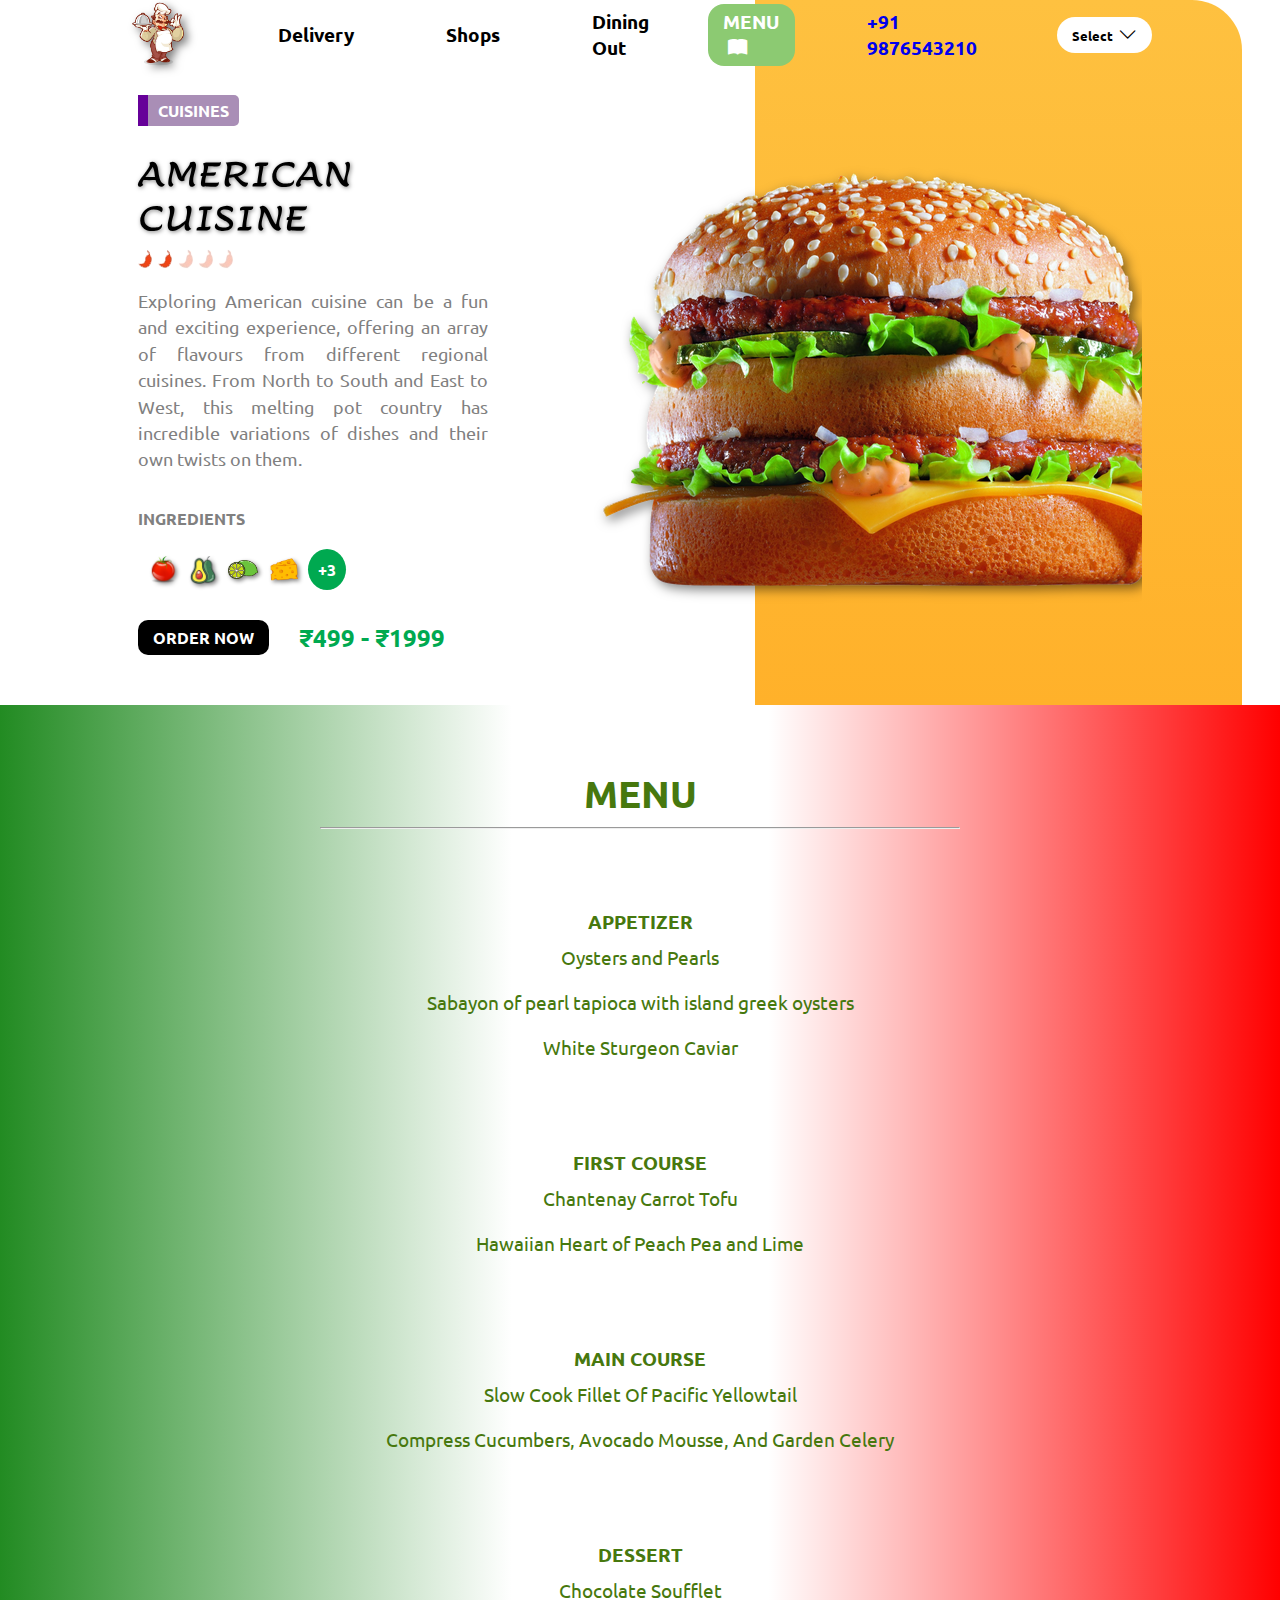
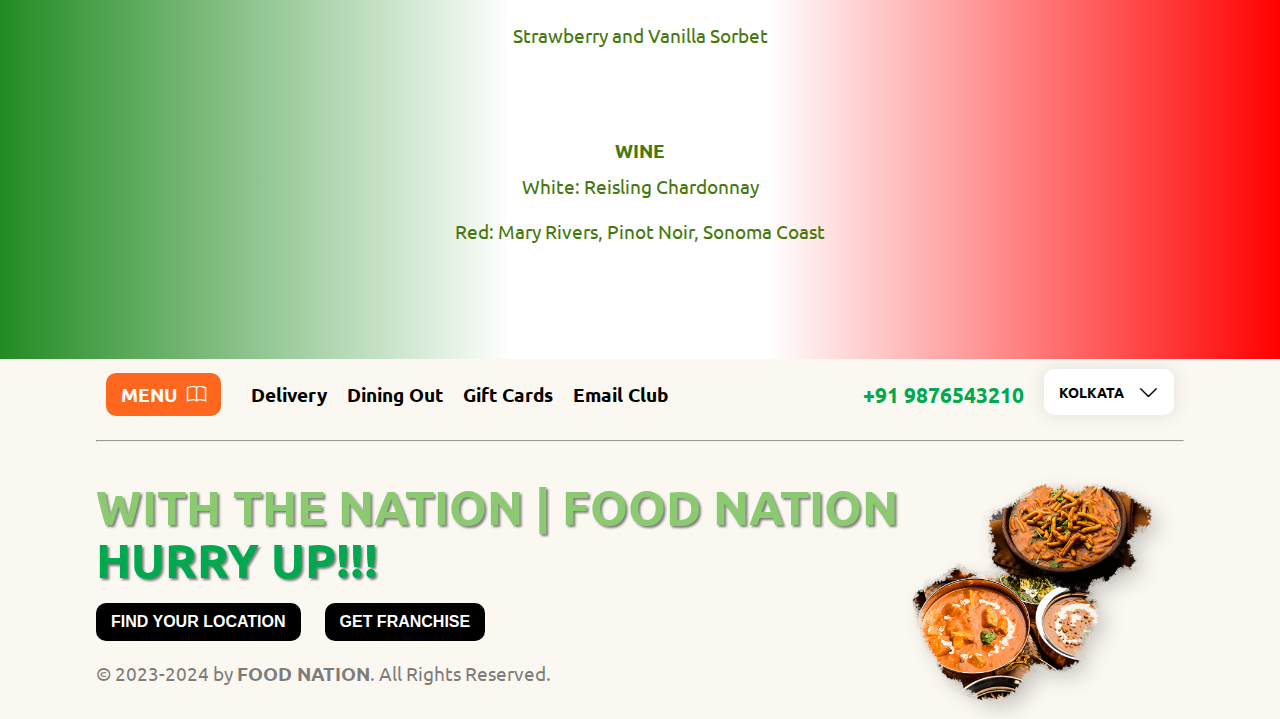
==== american_menu.html @ c25ea888 "Add files via upload" ====
<!DOCTYPE html>
<html lang="en">
<head>
    <meta charset="UTF-8">
    <meta name="viewport" content="width=device-width, initial-scale=1.0">
    <title>Food Nation</title>

    <!-- stylesheet link -->
    <link rel="stylesheet" href="style.css">
    <link rel="stylesheet" href="menuStyling.css">
    
    <!-- bootstrap icons link -->
    <link rel="stylesheet" href="https://cdn.jsdelivr.net/npm/bootstrap-icons@1.10.5/font/bootstrap-icons.css">

    <style>
        .menu_container{
        padding-block: 50px 100px;
        position: relative;
        color: #47780e;
        background: 
            linear-gradient(
                90deg,
                forestgreen,
                transparent 40%
            ), 
            linear-gradient(
                270deg,
                red,
                transparent 40%
            );
}
    </style>
</head>
<body>
    
    <header>
        <nav>

            <div class="logo_ul">
                <a href="/"><img src="home_page_logo.png" alt="Our logo"></a>
                <ul>
                    <li><a href="#">Delivery</a></li>
                    <li><a href="#">Shops</a></li>
                    <li><a href="#">Dining Out</a></li>
                    <li><a href="#">MENU <i class="bi bi-book-fill"></i></a></li>
                </ul>
            </div>

            <div class="contact_select">
                <li><a href="tel:9876543210">+91 9876543210</a></li>
                <li>
                    <h6>Select</h6>
                    <i class="bi bi-chevron-down"></i>
                </li>
            </div>

        </nav>

        <!-- Section starts -->
        <section>

            <div class="content">
                <h5>CUISINES</h5>
                <h1 class="title">AMERICAN CUISINE</h1>
                <div class="spicy_icon">
                    <img src="img/icon_1.png" alt="chilli">
                    <img src="img/icon_1.png" alt="chilli">
                    <img src="img/icon_2.png" alt="chilli">
                    <img src="img/icon_2.png" alt="chilli">
                    <img src="img/icon_2.png" alt="chilli">
                </div>
                <p class="description">Exploring American cuisine can be a fun and exciting experience, offering an array of flavours from different regional cuisines. From North to South and East to West, this melting pot country has incredible variations of dishes and their own twists on them.</p>
                
                <h6>INGREDIENTS</h6>
                <div class="img_box">
                    <img src="img/tomato_logo.png" alt="tomato_logo">
                    <img src="img/avocado_logo.png" alt="avocado_logo">
                    <img src="img/lime_logo.png" alt="lime_logo">
                    <img src="img/cheese_logo.png" alt="cheese_logo">
                    <h6>+3</h6>
                </div>
                <div class="order_rate">
                    <a href="">ORDER NOW</a>
                    <h2 class="price">&#x20B9;499 - &#x20B9;1999</h2>
                </div>
            </div>
            <div class="img_box">
                <div class="images">
                    <img 
                        class="main_images" 
                        src="img/american_cuisine.png" 
                        alt="American Cuisine"
                        style="width: 65em;"
                    />
                </div>
            </div>

        </section>
        <!-- Section ends -->
    </header>

    <div class="menu_container" style="font-family: ubuntu;">
        <div class="menu_items">
          <div class="dishes">
            <h1>Menu</h1>
            <hr>
          </div>
        </div>
        <div class="menu_items">
          <div class="dishes">
            <h4 class="menu_title">Appetizer</h4>
            <p >Oysters and Pearls</p>
            <p >Sabayon of pearl tapioca with island greek oysters</p>
            <p >White Sturgeon Caviar</p>
          </div>
        </div>
        <div class="menu_items">
          <div class="dishes">
            <h4 class="menu_title">First Course</h4>
            <p >Chantenay Carrot Tofu</p>
            <p >Hawaiian Heart of Peach Pea and Lime</p>
          </div>
        </div>
        <div class="menu_items">
          <div class="dishes">
            <h4 class="menu_title">Main Course</h4>
            <p >Slow Cook Fillet Of Pacific Yellowtail</p>
            <p >Compress Cucumbers, Avocado Mousse, And Garden Celery</p>
          </div>
        </div>
        <div class="menu_items">
          <div class="dishes">
            <h4 class="menu_title">Dessert</h4>
            <p >Chocolate Soufflet</p>
            <p >Strawberry and Vanilla Sorbet</p>
          </div>
        </div>
        <div class="menu_items">
          <div class="dishes">
            <h4 class="menu_title">Wine</h4>
            <p >White: Reisling Chardonnay</p>
            <p >Red: Mary Rivers, Pinot Noir, Sonoma Coast</p>
          </div>
        </div>
      </div>

    <footer>

        <nav>
            <ul>
                <li><a href="#">MENU<i class="bi bi-book"></i></a></li>
                <li><a href="#">Delivery</a></li>
                <li><a href="#">Dining Out</a></li>
                <li><a href="#">Gift Cards</a></li>
                <li><a href="#">Email Club</a></li>
            </ul>
            <ul>
                <li><a href="tel:9876543210">+91 9876543210</a></li>
                <li>
                    <h6>KOLKATA</h6>
                    <i class="bi bi-chevron-down"></i>
                </li>
            </ul>
        </nav>

        <hr>

        <div class="container">

            <h1>WITH THE NATION | FOOD NATION</h1>
            <h1>HURRY UP!!!</h1>
            <div class="button">
                <button>FIND YOUR LOCATION</button>
                <button>GET FRANCHISE</button>
            </div>
        </div>
        <img src="img/footer_food.png" alt="Footer Food Image">
        <p class="copyright">© 2023-2024 by <strong>FOOD NATION</strong>. All Rights Reserved.</p>
    
    </footer>

    <script src="app.js"></script>

</body>
</html>
---- style.css ----
@import url('https://fonts.googleapis.com/css2?family=Baloo+2&family=Ubuntu:wght@300;400;500;700&display=swap');
@import url('https://fonts.googleapis.com/css2?family=Baloo+2&family=Lumanosimo&family=Ubuntu:wght@300;400;500;700&display=swap');

*{
    margin: 0;
    padding: 0;
    box-sizing: border-box;
}

:root{
    --white: white;
    --list-hover-text-color: rgba(0, 0, 0, .2);
    --h6-order-rate-color: #00a950;
    --paragraph-color: rgba(0, 0, 0, 0.5);
    --list-font-size: 1.2rem;
    --list-font-weight: 600;
    --content-font-size: 1rem;
    --content-font-color: gray;
    --off-white-bg: #fbf8f2;
}

html {
    font-family: 'Ubuntu', sans-serif;
}

header {
    position: relative;
    width: 100%;
    height: auto;
    padding-bottom: 40px;
}

/* yellow card in the top right part of the screen */
header::before {
    content: '';
    position: absolute;
    width: 38%;
    height: 100%;
    right: 3%;
    background: linear-gradient(0deg, #ffb12a, #fec140);
    border-radius: 0 50px 0 0;
    z-index: -1;
}

header nav {
    margin: 0 auto;
    width: 80%;
    height: 70px;
    display: flex;
    align-items: center;
    justify-content: space-between;
}

header nav .logo_ul{
    display: flex;
    align-items: center;
}

/* gave dimensions to the chef img logo */
header nav .logo_ul img {
    filter: drop-shadow(4px 4px 4px var(--paragraph-color));
    width: 60px;
}

/* setting the display of ul as flex so as to align them in center */
header nav .logo_ul ul{
    display: flex;
    align-items: center;
    margin-left: 50px;
}

/* removing the bullets from the list items */
header nav .logo_ul ul li{
    list-style-type: none;
    padding: 1em 2.5em;
    margin-right: 12px;
}

/* removing the underline from anchor tags */
header nav .logo_ul ul li a{
    text-decoration: none;
    color: black;
    font-size: var(--list-font-size);
    font-weight: var(--list-font-weight);
    transition: .3s linear;
}

/* targeting the last element in the list */
header nav .logo_ul ul li:nth-last-child(1) {
    background: #8CCA72;
    border-radius: 1em;
    padding: 5px 15px;
}

/* targeting the anchor tag in the last element of the list */
header nav .logo_ul ul li:nth-last-child(1) a{
    color: var(--white);
}

/* gave margin to the MENU_icon */
header nav .logo_ul ul li:nth-last-child(1) a i{
    margin-left: 5px;
}

/* hover effect for anchor tags */
header nav .logo_ul ul li a:hover{
    color: var(--list-hover-text-color);
}

/* .contact_select styling starts here */
header nav .contact_select {
    display: flex;
    align-items: center;
}

/* accessing the list elements inside .contact_select class*/
header nav .contact_select li {
    display: flex;
    align-items: center;
    padding: .5em 2.5em;
    font-size: var(--list-font-size);
    font-weight: var(--list-font-weight);
}

/* removing the bullets from the list elements */
header nav .contact_select li a {
    margin-left: 12px;
    text-decoration: none;
}

/* targeting the 2nd element of the list */
header nav .contact_select li:nth-child(2) {
    display: flex;
    justify-content: space-between;
    font-size: var(--list-font-size);
    background: var(--white);
    border-radius: 1em;
    padding: 5px 15px;
    width: 100px;
    margin-left: 20px;
}

/* giving margin-left to the icon in the 2nd element */
header nav .contact_select li:nth-child(2) i {
    margin-left: 5px;
}

/* section styling starts here */
section{
    display: flex;
    width: 80%;
    margin: auto;
    margin-top: 20px;
}

/* styling for the chilli icons and ingredients images */
section .content, .img_box{
    position: relative;
    width: 40%;
    padding: 10px;
}

/* styling for only the ingredients images */
section .img_box{
    width: 60%;
}

/* styling for the cuisines box */
section .content h5 {
    display: unset;
    color: var(--white);
    background: #a98eb6;
    padding: 5px 10px;
    border-radius: 0 5px 5px 0;
    border-left: 10px solid #660099;
    font-size: var(--content-font-size);
}

/* styling for the mexican cuisine title-box */
section .content h1 {
    filter: drop-shadow(1px 1px 2px var(--paragraph-color));
    margin-block: 1em .25em; 
    font-family: 'Lumanosimo', cursive;
    letter-spacing: 3px;
}

/* styling for the chilli icons only*/
section .content .spicy_icon {
    margin-bottom: 1em;
}

/* styling for the cuisines description */
section .content p {
    text-align: justify;
    width: 350px;
    height: 200px;
    line-height: 1.5em;
    font-size: 1.1rem;
    color: var(--content-font-color);
}

/* styling for the ingredients heading */
section .content h6 {
    margin-top: 20px;
    color: var(--content-font-color);
    font-size: var(--content-font-size);
}

/* accessing the ingredients images box */
section .content .img_box {
    display: flex; 
    align-items: center; 
}

/* accessing the images in images box */
section .content .img_box img {
    width: 30px;
    margin-right: 10px;
    filter: drop-shadow(2px 2px 2px gray);
}

/* styling the +3 heading */
section .content .img_box h6 {
    background: var(--h6-order-rate-color);
    color: var(--white);
    border-radius: 50%;
    padding: 10px;
    position: relative;
    top: -10px;
}

/* accessing the order rate boxx */
section .content .order_rate {
    display: flex;
    align-items: center;
    margin-top: 10px;
}

/* styling the anchor tage in order rate boxx */
section .content .order_rate a {
    font-weight: var(--list-font-weight);
    background: #000;
    color: var(--white);
    border-radius: 10px;
    padding: 7px 15px;
    text-decoration: none;
    font-size: var(--content-font-size);
    transition: .3s linear;
}

/* adding a hover class over the anchor tag */
section .content .order_rate a:hover {
    background: var(--h6-order-rate-color);
} 

/* styling the price heading beside order rate boxx */
section .content .order_rate .price {
    margin-left: 30px;
    color: var(--h6-order-rate-color);
}

/* setting scroll properties of the food slider */
section .content .food_slider {
    margin-top: 30px;
    display: flex;
    align-items: center;
    width: 100%;
    overflow-x: auto;
    scroll-behavior: smooth;
    scrollbar-width:none; /* hiding the scroll-bar for firefox */
}

/* hiding the scroll-bar for chrome */
section .content .food_slider::-webkit-scrollbar {
    display: none;
}

/* styling each image within the food slider */
section .content .food_slider img {
    filter: drop-shadow(2px 2px 2px var(--paragraph-color));
    width: 60px;
    height: 60px;
    margin-right: 10px;
    cursor: pointer;
    opacity: .3;
    transition: .3s linear;
    object-fit: contain;
}

/* giving the 1st image in the slider a opacity-1 using pseudo-class */
section .content .food_slider img:nth-child(1) {
    opacity: 1;
    transform: scale(1.1);
}

/* adding hover effect over each image in the slider and also scaling them */
section .content .food_slider img:hover {
    opacity: 1;
    transform: scale(1.1);
}

/* setting scroll properties of the img_box */
section .img_box .images {
    width: 100%;
    display: flex;
    align-items: center;
    scroll-behavior: smooth;
    overflow-x: auto;
    margin-top: 50px;    
    scrollbar-width:none; /* hiding the scroll-bar for firefox */
}

/* hiding the scroll-bar for chrome */
section .img_box .images::-webkit-scrollbar {
    display: none;
}

/* styling each image withing the box */
section .img_box .images img {
    width: 20em;
    padding: 0 50px;
    filter: blur(1.5px);
    transition: .3s linear;
}

/* accessing the 1st element from the image box and styling it */
section .img_box .images img:nth-child(1) {
    width: 560px;
    filter: blur(0px) drop-shadow(4px 4px 6px var(--paragraph-color));
}

section .img_box .images img:last-child {
    margin-right: 400px;
}

/* styling the slider buttons */
section .img_box .slide_buttons {
    position: absolute;
    bottom: 10px;
    left: 21.5%;
    width: 14em;
    display: flex;
    align-items: center;
    justify-content: space-between;
}

/* styling the icons within the buttons */
section .img_box .slide_buttons i {
    font-size: 2em;
    background: #ff6b01;
    color: var(--white);
    border-radius: 50%;
    padding: 10px 12px;
    cursor: pointer;
    transition: .3s linear;
}
/* section styling ends here */

/* delivery section styling starts here */
.delivery {
    width: 100%;
    margin: auto;
    background: var(--off-white-bg);
    height: auto;
    padding: 40px 7%;
    display: flex;
    align-items: center;
}

/* styling the title of delivery class */
.delivery .container h1 {
    font-weight: bold;
    font-size: 2.5rem;
    line-height: 1.2em;
}

/* styling the paragraph in delivery class */
.delivery .container p {
    font-size: 1.1rem;
    color: var(--paragraph-color);
    line-height: 1.5em;
    margin: 15px 0;
}

/* styling the button in delivery class */
.delivery .container button {
    font-weight: var(--list-font-weight);
    background: var(--h6-order-rate-color);
    border-radius: 10px;
    padding: 9px 15px;
    color: var(--white);
    font-size: 1rem;
    border: none;
    outline: none;
    cursor: pointer;
    transition: .3s linear;
}

/* adding a hover effect over the button */
.delivery .container button:hover {
    background: black;
}

/* styling the delivery boy image */
.delivery img:nth-child(2) {
    width: 30em;
    transform: translateX(-120px) translateY(20px);
}

/* styling the food lover image */
.delivery img:nth-child(3) {
    width: 15em;
    transform: translateX(-120px) translateY(10px);
    filter: drop-shadow(2px 2px 10px rgba(0, 0, 0, 0.5));
}
/* delivery section styling ends here */

/* food_menu styling starts here */
.food_menu {
    width: 100%;
    display: flex;
    justify-content: space-between;
}

/* styling every food_box in the 1st row */
.food_menu .food_box{
    overflow: hidden;
    color: var(--white);
    position: relative;
    width: 30%;
    height: 450px;
    background: #006847;
    padding: 60px 50px;
    z-index: 2;
}

/* targeting the 2nd food_box in the 1st row*/
.food_menu .food_box:nth-child(2){
    width: 37%;
    background: #FF671F;
}

/* targeting the 3rd food_box in the 1st row*/
.food_menu .food_box:nth-child(3){
    width: 33%;
    background: #CD212A;
}

/* styling the food_box container */
.food_menu .food_box .container {
    position: relative;
    z-index: 2;
}

/* styling the heading within the food_box container */
.food_menu .food_box .container h1{
    filter: drop-shadow(2px 2px 2px var(--paragraph-color));
    font-family: 'Lumanosimo', cursive;
    letter-spacing: 3px;
    font-weight: var(--list-font-weight);
    margin-bottom: 10px;
}

/* styling the paragraph within the food_box container */
.food_menu .food_box .container p{
    filter: drop-shadow(2px 2px 2px var(--paragraph-color));
    line-height: 1.5em;
    margin-top: 10px;
}

/* styling the button within the food_box container */
.food_menu .food_box .container button{
    font-weight: var(--list-font-weight);
    letter-spacing: 3px;
    background: black;
    border-radius: 10px;
    padding: 9px 15px;
    color: var(--white);
    font-size: 1rem;
    border: none;
    outline: none;
    cursor: pointer;
    margin-top: 20px;
    transition: .3s linear;
}

/* targeting images of the food_box*/
.food_menu .food_box img {
    filter: drop-shadow(-15px 0px 4px var(--paragraph-color));
    position: absolute;
    left: 53%;
    top: -4%;
    width: 30em;
    z-index: -1;
}

/* targeting the image in the 2nd food_box in the 1st row*/
.food_menu .food_box:nth-child(2) img {
    position: absolute;
    left: 55%;
    top: 6%;
    width: 25em;
    z-index: -1;
}

/* targeting the image in the 3rd food_box in the 1st row*/
.food_menu .food_box:nth-child(3) img {
    position: absolute;
    left: 59%;
    top: 6%;
    width: 25em;
    z-index: -1;
}

/* styling every food_box in the 2nd row */
.food_menu2 .food_box {
    overflow: hidden;
    position: relative;
    width: 35%;
    height: 450px;
    background: #3c3b6e;
    padding: 30px 50px;
    /* padding: 60px 50px; */
    z-index: 2;
}

/* targeting the 2nd food_box in the 2nd row*/
.food_menu2 .food_box:nth-child(2) {
    width: 37%;
    background: #be0029;
}

/* targeting the 3rd food_box in the 2nd row*/
.food_menu2 .food_box:nth-child(3) {
    width: 28%;
    background: #2D2A4A;
}

/* targeting the image in the 2nd food_box in the 2nd row*/
.food_menu2 .food_box:nth-child(3) img{
    position: absolute;
    left: 50%;
    top: 3%;
    width: 30em;
    z-index: -1;
}
/* food_menu styling ends here */

/* footer styling starts here */
footer {
    overflow: hidden;
    width: 100%;
    height: auto;
    background: var(--off-white-bg);
    position: relative;
}

/* styling the nav bar in footer */
footer nav {
    width: 85%;
    margin: auto;
    display: flex;
    align-items: center;
    justify-content: space-between;
    padding-top: 10px;
}

/* stylig the unordered list within nav */
footer nav ul {
    display: flex;
    align-items: center;
    list-style-type: none;
}

/* styling the list elements */
footer nav ul li {
    margin: 5px 10px;
}

/* styling the anchor tag in the list */
footer nav ul li a {
    text-decoration: none;
    color: black;
    font-weight: var(--list-font-weight);
    font-size: var(--list-font-size);
    transition: .3s linear;
}

/* adding a hover effect over the anchor tag */
footer nav ul li a:hover{
    color: rgba(0, 0, 0, 0.6);
}

/* accessing the anchor tag of the 1st list item */
footer nav ul li:nth-child(1) a{
    background: #FF671F;
    color: var(--white);
    padding: 9px 15px;
    border-radius: 10px;
    cursor: pointer;
    font-size: 1.2rem;
    transition: .3s linear;
    margin-top: 10px;
    margin-right: 10px;
}

/* accessing the icon of the 1st list item */
footer nav ul li:nth-child(1) a i{
    margin-left: 10px;
}

/* accessing the anchor tag of the 2nd unordered list within the nav */
footer nav ul:nth-child(2) li a {
    all: unset;
    color: var(--h6-order-rate-color);
    font-weight: bold;
    font-size: 1.3rem;
}

/* accessing the anchor tag of the 2nd list item in the 2nd unordered list  */
footer nav ul:nth-child(2) li:nth-child(2) a {
    background: var(--white);
    color: black;
    padding: 9px 15px;
    border-radius: 10px;
    cursor: pointer;
    font-size: 1.2rem;
    transition: .3s linear;
    margin-top: 10px;
    margin-right: 10px;
}

/* accessing the 2nd list item in the 2nd unordered list  */
footer nav ul:nth-child(2) li:nth-child(2) {
    display: flex;
    align-items: center;
    justify-content: space-between;
    width: 130px;
    margin-top: 0;
    margin-right: 10px;
    padding: 9px 15px;
    border-radius: 10px;
    font-size: 1.3rem;
    background: var(--white);
    color: black;
    box-shadow: 0 0 20px rgba(0, 0, 0, .1);
    cursor: pointer;
    transition: .3s linear;
}

/* styling the hr tag in the footer */
footer hr {
    width: 85%;
    margin: auto;
    margin-top: 20px;
}

/* styling the .container div */
footer .container{
    width: 85%;
    margin: auto;
    margin-top: 40px;
}

/* styling the title in .container */
footer .container h1{
    filter: drop-shadow(2px 2px 1px var(--paragraph-color));
    margin-top: 5px;
    font-size: 3rem;
    font-weight: bold;
    line-height: 1em;
    color: #8CCA72;
}

/* styling the 2nd title in .container */
footer .container h1:nth-child(2) {
    color: var(--h6-order-rate-color);
}

/* styling the .button div */
footer .container .button {
    margin-top: 20px;
}

/* styling the buttons in .button */
footer .container .button button {
    margin-right: 20px;
    padding: 10px 15px;
    font-size: 1rem;
    border-radius: 10px;
    color: var(--white);
    background: black;
    font-weight: var(--list-font-weight);
    border: none;
    outline: none;
    cursor: pointer;
    transition: .3s linear;
}

/* adding a hover effect over the buttons */
footer .container .button button:hover {
    background: #8CCA72;
}

/* giving a seperate hover effect to the 2nd button */
footer .container .button button:nth-child(2):hover {
    background: var(--h6-order-rate-color);
}

/* adjusting the footer image */
footer img {
    filter: drop-shadow(8px 8px 10px var(--list-hover-text-color));
    position: absolute;
    right: 10%;
    bottom: 5%;
    width: 15em;
    height: auto;
}

/* styling the copyright para */
footer .copyright {
    color: var(--paragraph-color);
    width: 85%;
    margin: auto;
    margin-top: 20px;
    font-size: 1.2rem;
    padding-bottom: 2rem;
}
/* footer styling ends here */
---- menuStyling.css ----
.menu_items {
    display: flex;
    flex-direction: row;
    justify-content: center;
    font-size: 1.2rem;
}

.menu_items h1{
    padding: 10px;
    text-transform: uppercase;
}

.menu_items hr {
    width: 50vw;
    color: #47780e;
    margin: auto;
}

.menu_items .dishes{
    text-align: center;
    padding-block: 5px;
}

.menu_items .menu_title {
    text-align: center;
    text-transform: uppercase;
    padding-top: 70px;
}

.menu_items p{
    padding: 10px;
}
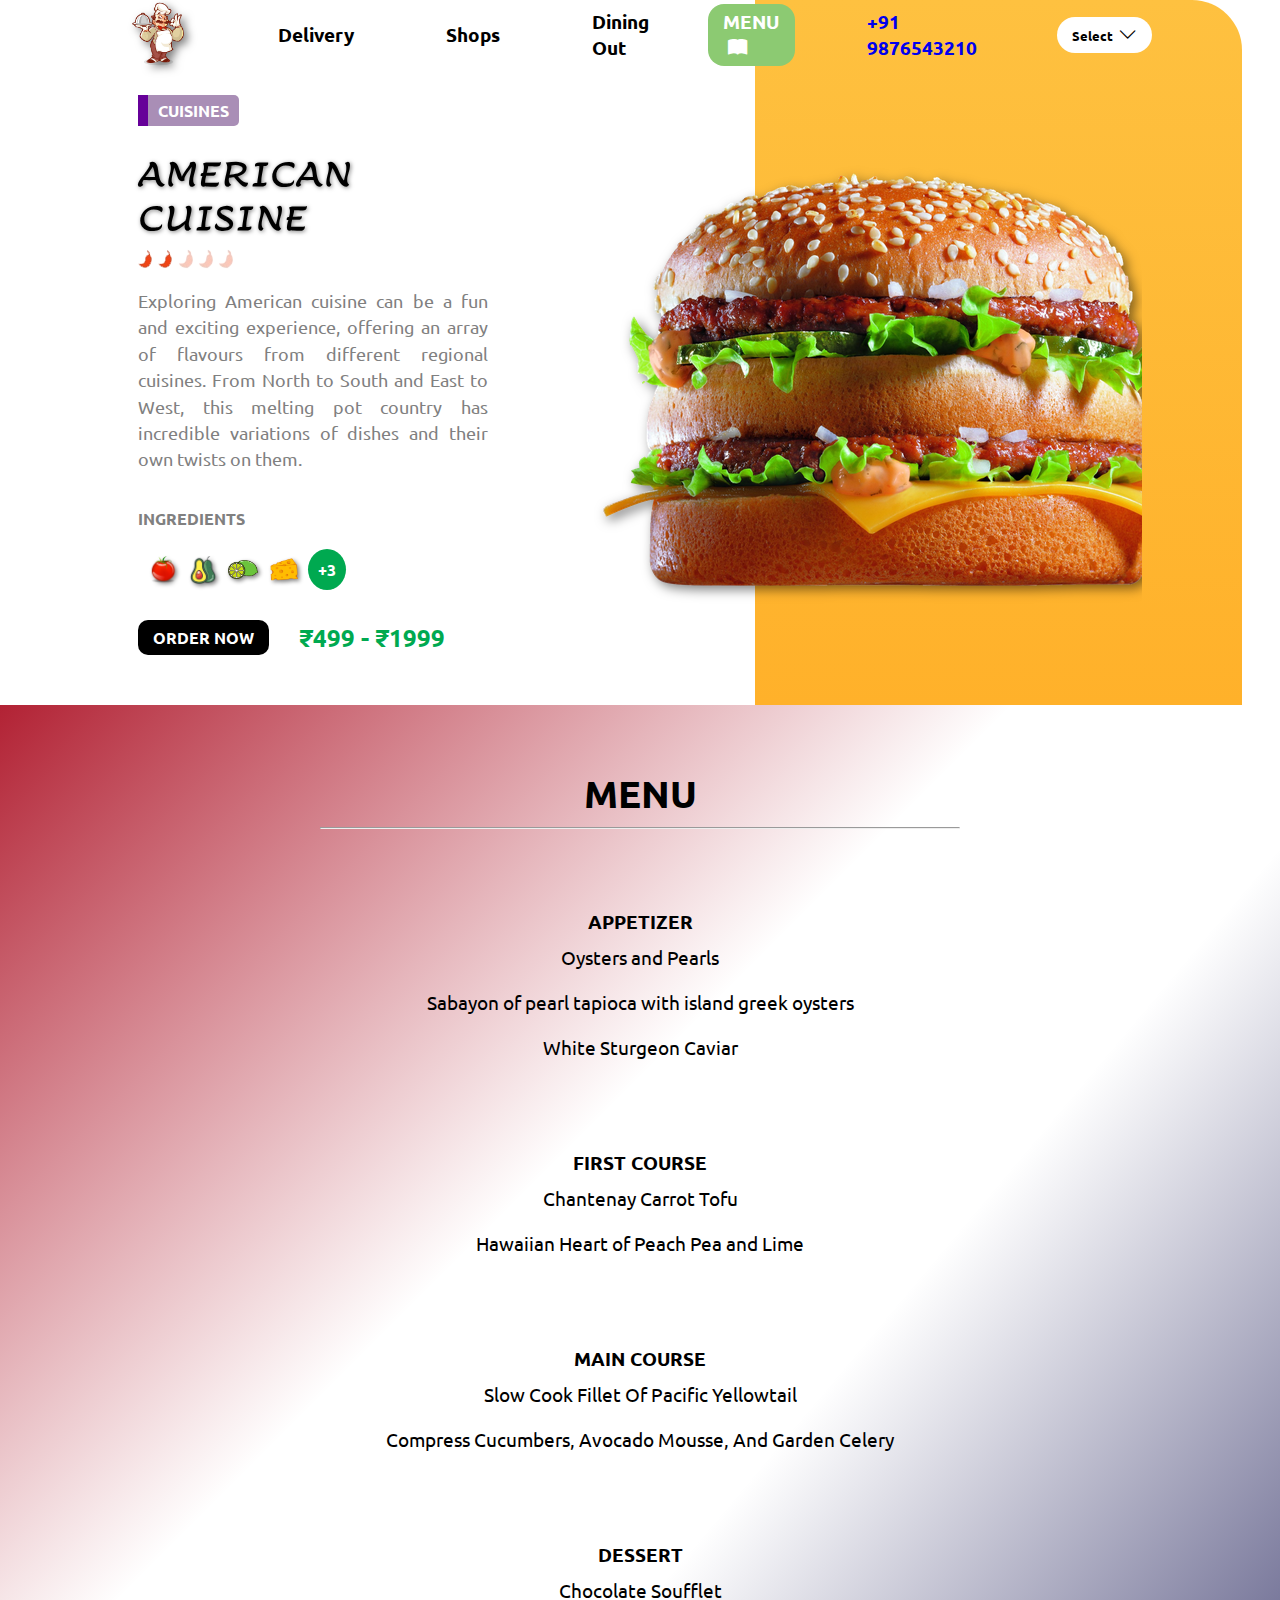
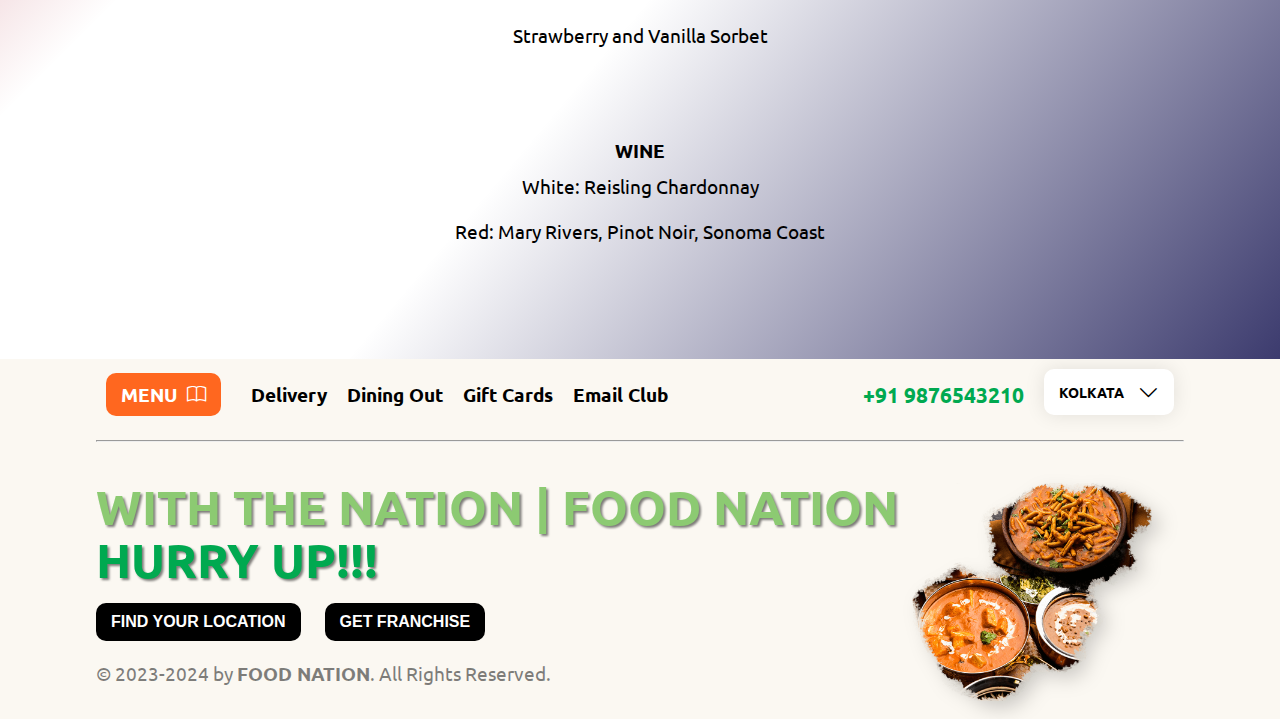
==== commit 3eea23e5: "Update files" ====
--- a/american_menu.html
+++ b/american_menu.html
@@ -16,16 +16,16 @@
         .menu_container{
         padding-block: 50px 100px;
         position: relative;
-        color: #47780e;
+        color: black;
         background: 
             linear-gradient(
-                90deg,
-                forestgreen,
+                135deg,
+                #b22234,
                 transparent 40%
             ), 
             linear-gradient(
-                270deg,
-                red,
+                310deg,
+                #3c3b6e,
                 transparent 40%
             );
 }
--- a/menuStyling.css
+++ b/menuStyling.css
@@ -12,7 +12,6 @@
 
 .menu_items hr {
     width: 50vw;
-    color: #47780e;
     margin: auto;
 }
 
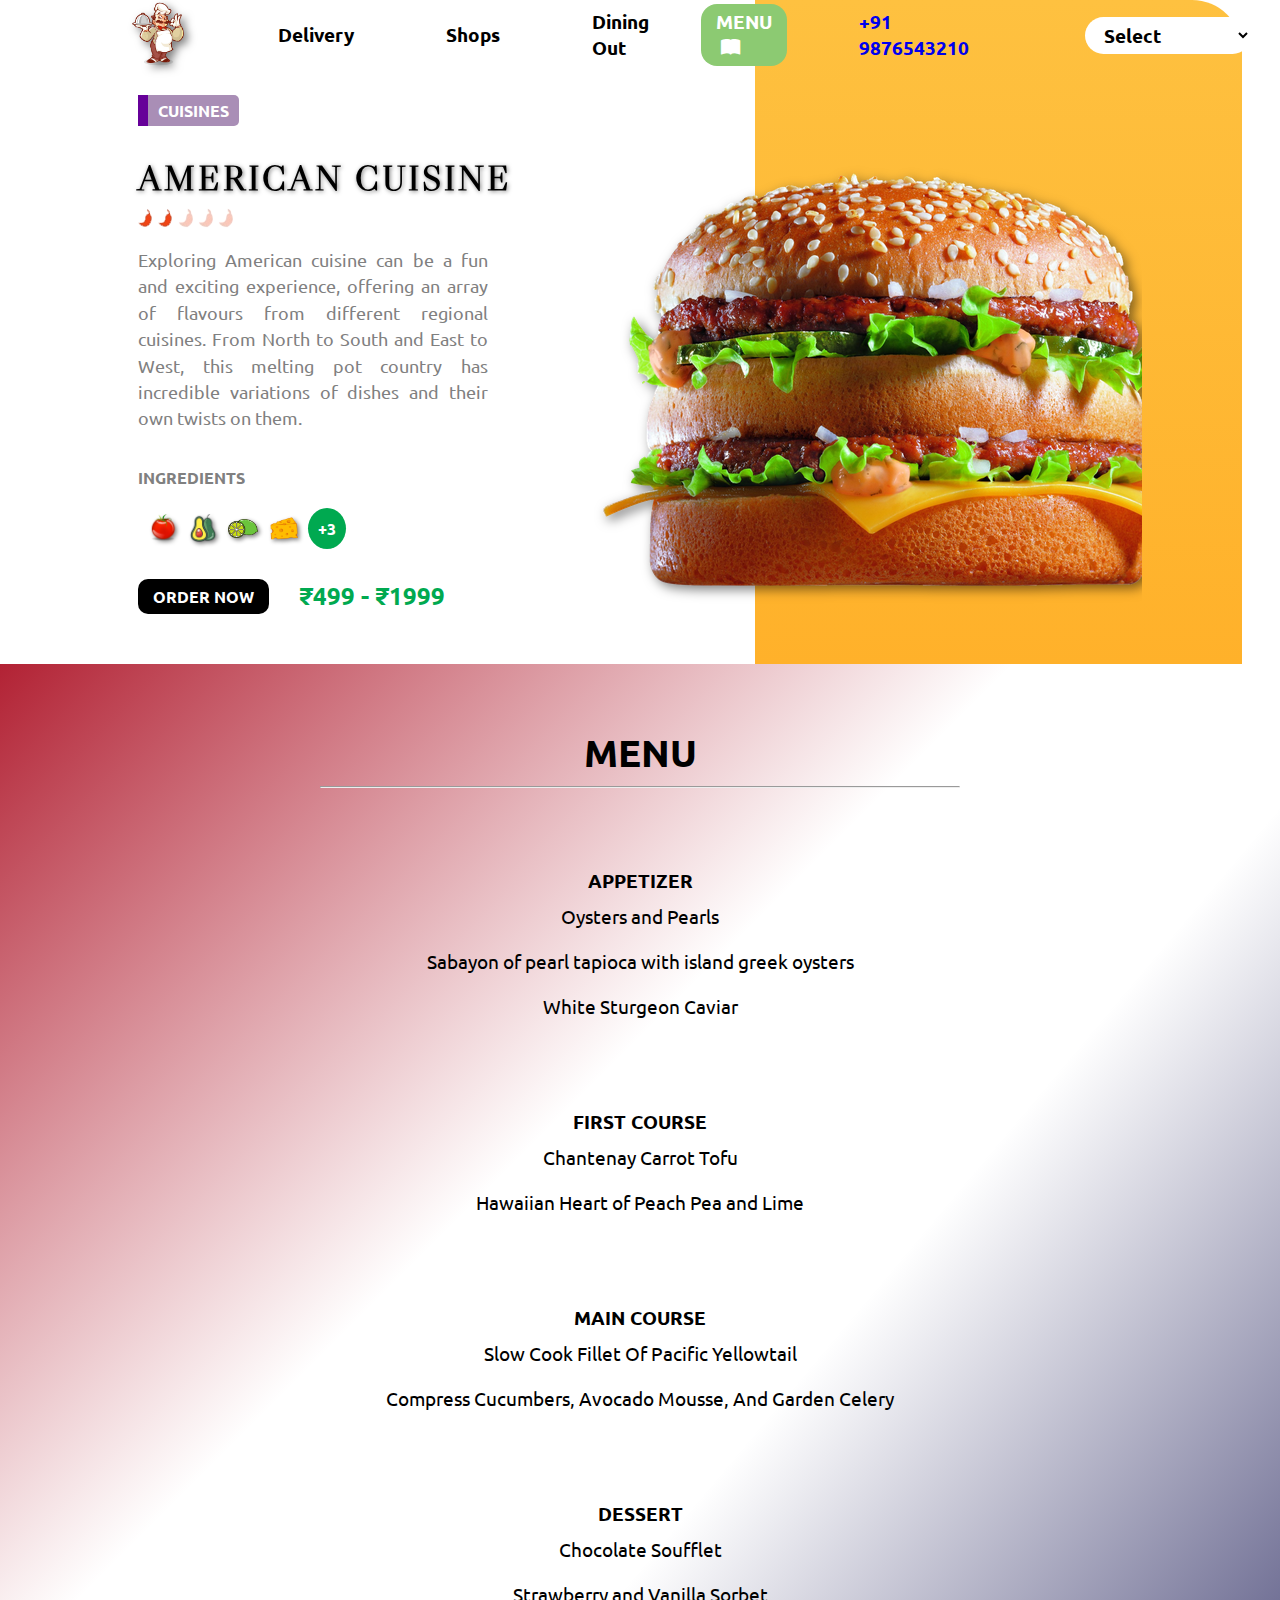
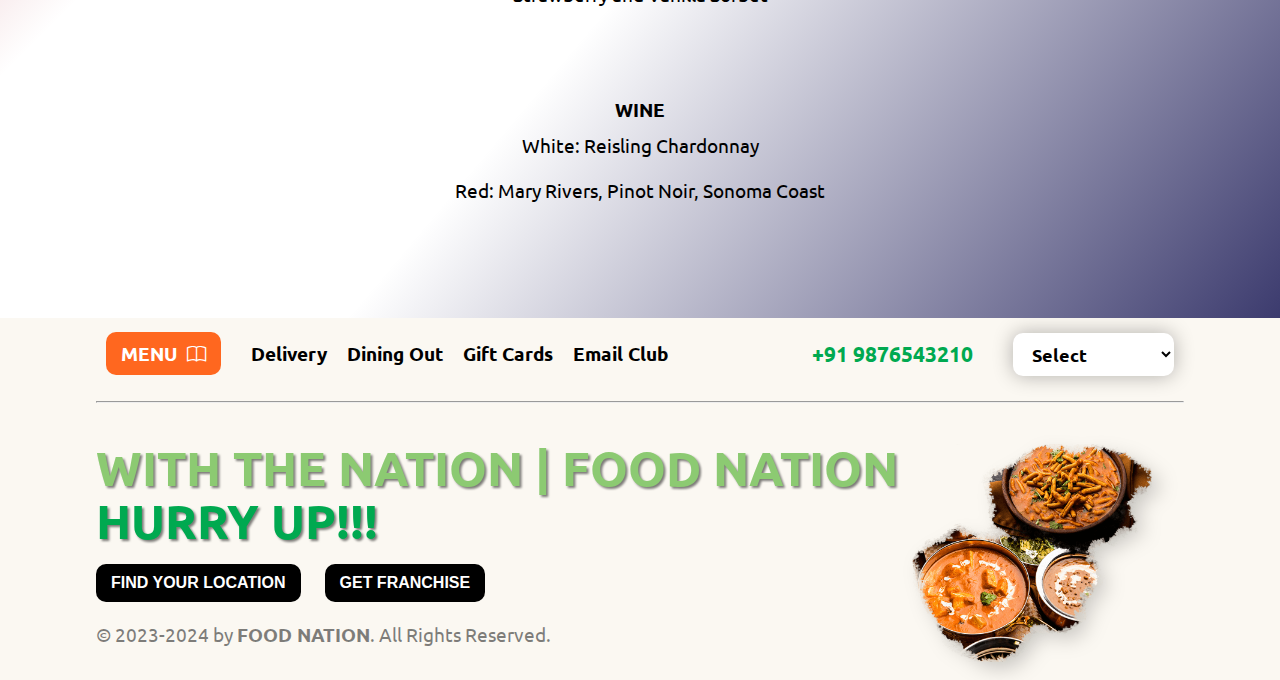
==== commit 1256e6d2: "Update files" ====
--- a/american_menu.html
+++ b/american_menu.html
@@ -13,7 +13,7 @@
     <link rel="stylesheet" href="https://cdn.jsdelivr.net/npm/bootstrap-icons@1.10.5/font/bootstrap-icons.css">
 
     <style>
-        .menu_container{
+        #menu_container{
         padding-block: 50px 100px;
         position: relative;
         color: black;
@@ -42,15 +42,21 @@
                     <li><a href="#">Delivery</a></li>
                     <li><a href="#">Shops</a></li>
                     <li><a href="#">Dining Out</a></li>
-                    <li><a href="#">MENU <i class="bi bi-book-fill"></i></a></li>
+                    <li><a href="#menu_container">MENU <i class="bi bi-book-fill"></i></a></li>
                 </ul>
             </div>
 
             <div class="contact_select">
                 <li><a href="tel:9876543210">+91 9876543210</a></li>
                 <li>
-                    <h6>Select</h6>
-                    <i class="bi bi-chevron-down"></i>
+                    <select class="classic">
+                        <option>Select</option>
+                        <option>KOLKATA</option>
+                        <option>BOBMBAY</option>
+                        <option>BENGALURU</option>
+                        <option>NEW DELHI</option>
+                        <option>CHENNAI</option>
+                    </select>
                 </li>
             </div>
 
@@ -99,11 +105,11 @@
         <!-- Section ends -->
     </header>
 
-    <div class="menu_container" style="font-family: ubuntu;">
+    <div id="menu_container" style="font-family: ubuntu;">
         <div class="menu_items">
           <div class="dishes">
             <h1>Menu</h1>
-            <hr>
+            <hr style="color:black;">
           </div>
         </div>
         <div class="menu_items">
@@ -157,8 +163,14 @@
             <ul>
                 <li><a href="tel:9876543210">+91 9876543210</a></li>
                 <li>
-                    <h6>KOLKATA</h6>
-                    <i class="bi bi-chevron-down"></i>
+                    <select class="classic">
+                        <option>Select</option>
+                        <option>KOLKATA</option>
+                        <option>BOBMBAY</option>
+                        <option>BENGALURU</option>
+                        <option>NEW DELHI</option>
+                        <option>CHENNAI</option>
+                    </select>
                 </li>
             </ul>
         </nav>
--- a/style.css
+++ b/style.css
@@ -1,5 +1,6 @@
 @import url('https://fonts.googleapis.com/css2?family=Baloo+2&family=Ubuntu:wght@300;400;500;700&display=swap');
 @import url('https://fonts.googleapis.com/css2?family=Baloo+2&family=Lumanosimo&family=Ubuntu:wght@300;400;500;700&display=swap');
+@import url('https://fonts.googleapis.com/css2?family=Libre+Caslon+Display&display=swap');
 
 *{
     margin: 0;
@@ -129,20 +130,19 @@
 }
 
 /* targeting the 2nd element of the list */
-header nav .contact_select li:nth-child(2) {
+header nav .contact_select li:nth-child(2) select {
+    font-family: 'Ubuntu', sans-serif;
+    font-weight: bold;
+    font-size: 1.1rem;
     display: flex;
     justify-content: space-between;
     font-size: var(--list-font-size);
     background: var(--white);
     border-radius: 1em;
+    border: none;
     padding: 5px 15px;
-    width: 100px;
+    width: auto;
     margin-left: 20px;
-}
-
-/* giving margin-left to the icon in the 2nd element */
-header nav .contact_select li:nth-child(2) i {
-    margin-left: 5px;
 }
 
 /* section styling starts here */
@@ -182,6 +182,8 @@
     margin-block: 1em .25em; 
     font-family: 'Lumanosimo', cursive;
     letter-spacing: 3px;
+    font-size: 2.2rem;
+    font-family: 'Libre Caslon Display', serif;
 }
 
 /* styling for the chilli icons only*/
@@ -630,20 +632,19 @@
     margin-right: 10px;
 }
 
-/* accessing the 2nd list item in the 2nd unordered list  */
-footer nav ul:nth-child(2) li:nth-child(2) {
-    display: flex;
-    align-items: center;
+footer nav ul:nth-child(2) li:nth-child(2) select {
+    font-family: 'Ubuntu', sans-serif;
+    font-weight: bold;
+    display: flex;
     justify-content: space-between;
-    width: 130px;
-    margin-top: 0;
-    margin-right: 10px;
+    font-size: 1.1rem;
+    background: var(--white);
+    border-radius: 10px;
+    border: none;
+    box-shadow: 0 0 20px rgba(0, 0, 0, .3);
     padding: 9px 15px;
-    border-radius: 10px;
-    font-size: 1.3rem;
-    background: var(--white);
-    color: black;
-    box-shadow: 0 0 20px rgba(0, 0, 0, .1);
+    width: auto;
+    margin-left: 20px;
     cursor: pointer;
     transition: .3s linear;
 }
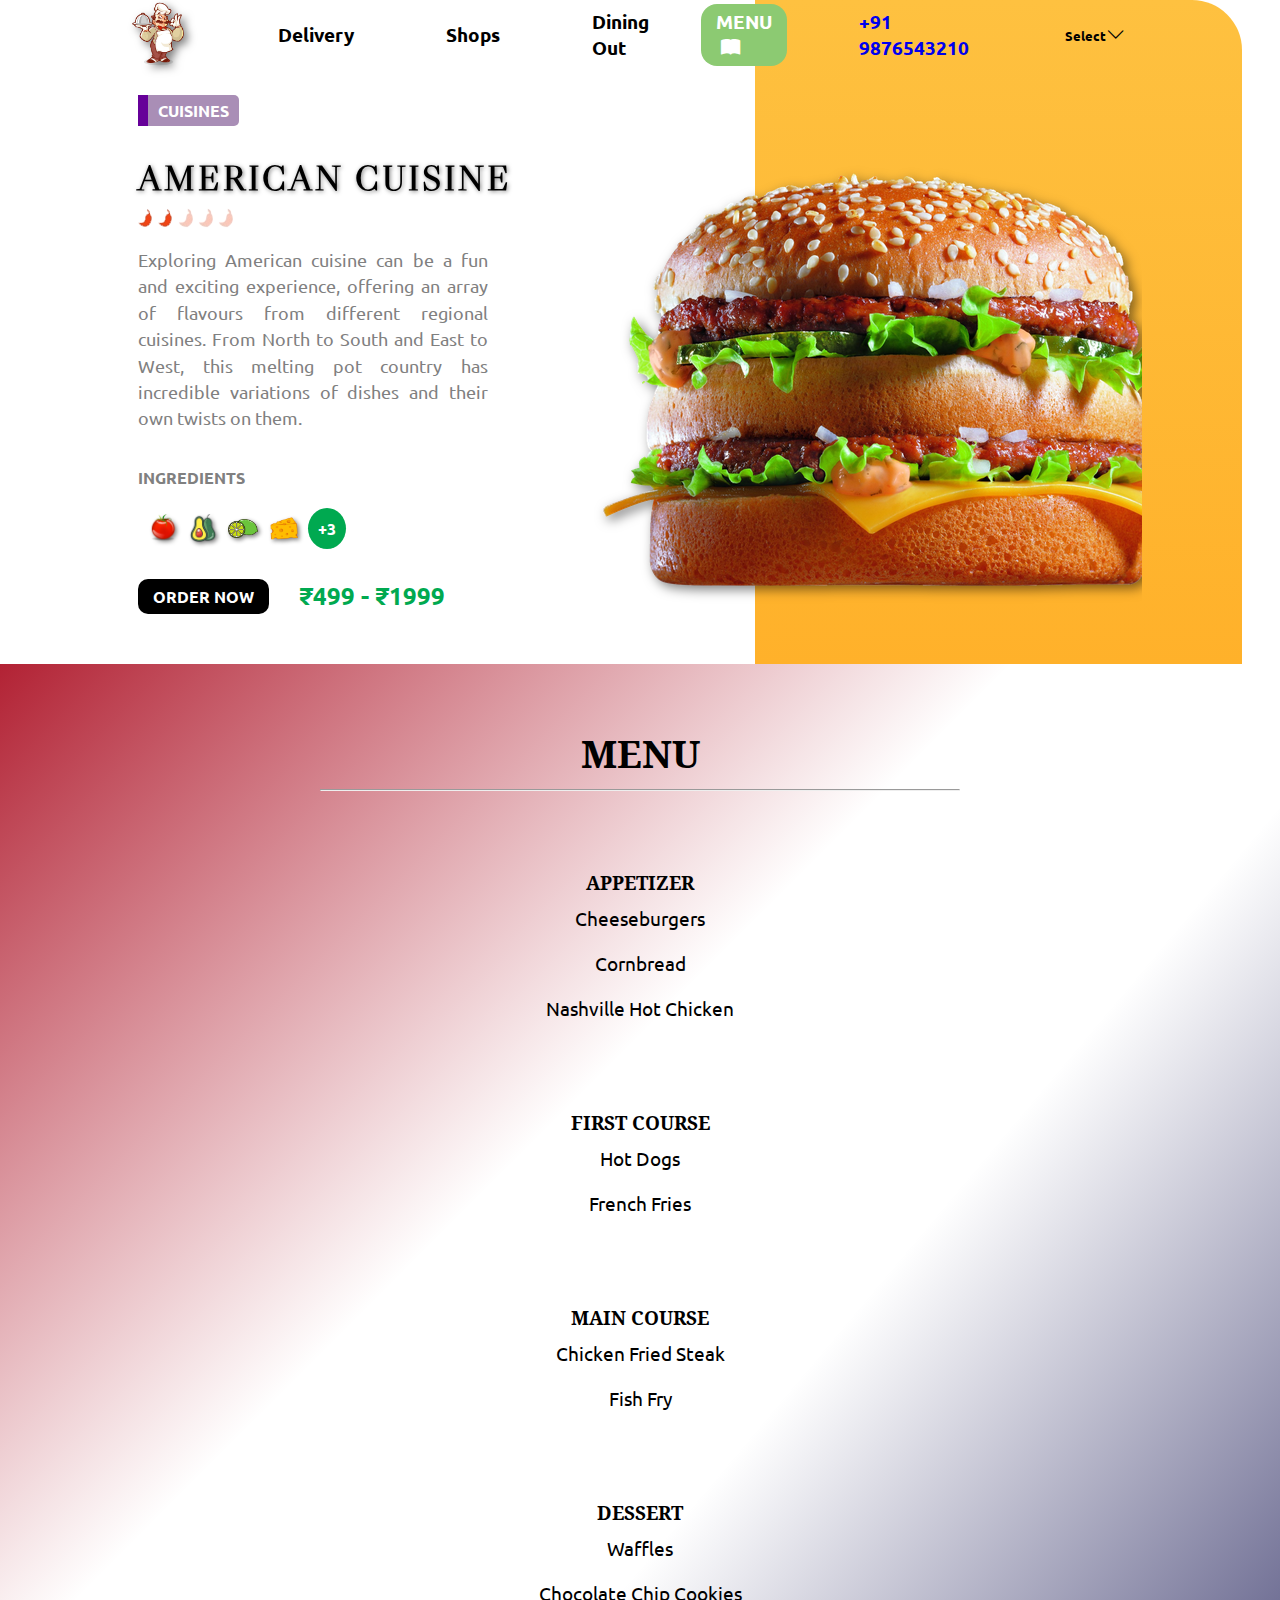
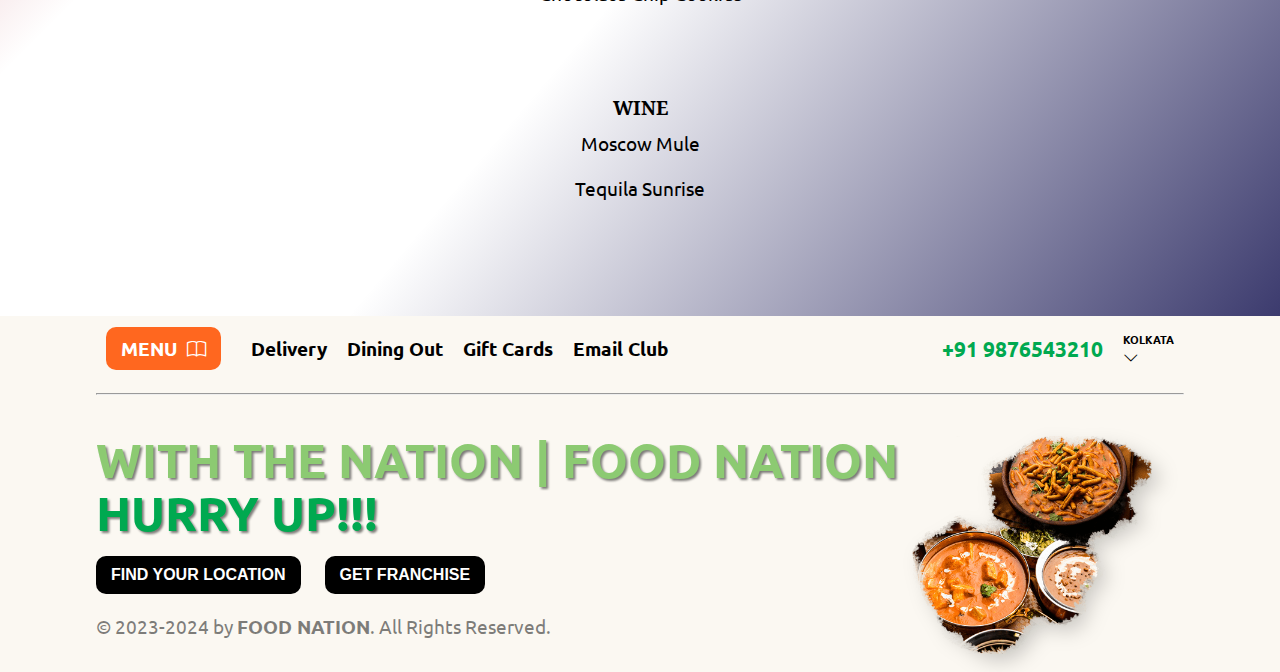
==== commit b89a7d63: "update changes" ====
--- a/american_menu.html
+++ b/american_menu.html
@@ -13,7 +13,7 @@
     <link rel="stylesheet" href="https://cdn.jsdelivr.net/npm/bootstrap-icons@1.10.5/font/bootstrap-icons.css">
 
     <style>
-        #menu_container{
+        .menu_container{
         padding-block: 50px 100px;
         position: relative;
         color: black;
@@ -42,21 +42,15 @@
                     <li><a href="#">Delivery</a></li>
                     <li><a href="#">Shops</a></li>
                     <li><a href="#">Dining Out</a></li>
-                    <li><a href="#menu_container">MENU <i class="bi bi-book-fill"></i></a></li>
+                    <li><a href="#">MENU <i class="bi bi-book-fill"></i></a></li>
                 </ul>
             </div>
 
             <div class="contact_select">
                 <li><a href="tel:9876543210">+91 9876543210</a></li>
                 <li>
-                    <select class="classic">
-                        <option>Select</option>
-                        <option>KOLKATA</option>
-                        <option>BOBMBAY</option>
-                        <option>BENGALURU</option>
-                        <option>NEW DELHI</option>
-                        <option>CHENNAI</option>
-                    </select>
+                    <h6>Select</h6>
+                    <i class="bi bi-chevron-down"></i>
                 </li>
             </div>
 
@@ -105,47 +99,47 @@
         <!-- Section ends -->
     </header>
 
-    <div id="menu_container" style="font-family: ubuntu;">
+    <div class="menu_container" style="font-family: ubuntu;">
         <div class="menu_items">
           <div class="dishes">
             <h1>Menu</h1>
-            <hr style="color:black;">
+            <hr>
           </div>
         </div>
         <div class="menu_items">
           <div class="dishes">
             <h4 class="menu_title">Appetizer</h4>
-            <p >Oysters and Pearls</p>
-            <p >Sabayon of pearl tapioca with island greek oysters</p>
-            <p >White Sturgeon Caviar</p>
+            <p >Cheeseburgers</p>
+            <p >Cornbread</p>
+            <p >Nashville Hot Chicken</p>
           </div>
         </div>
         <div class="menu_items">
           <div class="dishes">
             <h4 class="menu_title">First Course</h4>
-            <p >Chantenay Carrot Tofu</p>
-            <p >Hawaiian Heart of Peach Pea and Lime</p>
+            <p >Hot Dogs </p>
+            <p >French Fries</p>
           </div>
         </div>
         <div class="menu_items">
           <div class="dishes">
             <h4 class="menu_title">Main Course</h4>
-            <p >Slow Cook Fillet Of Pacific Yellowtail</p>
-            <p >Compress Cucumbers, Avocado Mousse, And Garden Celery</p>
+            <p >Chicken Fried Steak</p>
+            <p >Fish Fry</p>
           </div>
         </div>
         <div class="menu_items">
           <div class="dishes">
             <h4 class="menu_title">Dessert</h4>
-            <p >Chocolate Soufflet</p>
-            <p >Strawberry and Vanilla Sorbet</p>
+            <p >Waffles</p>
+            <p > Chocolate Chip Cookies</p>
           </div>
         </div>
         <div class="menu_items">
           <div class="dishes">
             <h4 class="menu_title">Wine</h4>
-            <p >White: Reisling Chardonnay</p>
-            <p >Red: Mary Rivers, Pinot Noir, Sonoma Coast</p>
+            <p >Moscow Mule</p>
+            <p >Tequila Sunrise</p>
           </div>
         </div>
       </div>
@@ -163,14 +157,8 @@
             <ul>
                 <li><a href="tel:9876543210">+91 9876543210</a></li>
                 <li>
-                    <select class="classic">
-                        <option>Select</option>
-                        <option>KOLKATA</option>
-                        <option>BOBMBAY</option>
-                        <option>BENGALURU</option>
-                        <option>NEW DELHI</option>
-                        <option>CHENNAI</option>
-                    </select>
+                    <h6>KOLKATA</h6>
+                    <i class="bi bi-chevron-down"></i>
                 </li>
             </ul>
         </nav>
--- a/menuStyling.css
+++ b/menuStyling.css
@@ -1,3 +1,5 @@
+@import url('https://fonts.googleapis.com/css2?family=Koh+Santepheap&display=swap');
+
 .menu_items {
     display: flex;
     flex-direction: row;
@@ -8,6 +10,7 @@
 .menu_items h1{
     padding: 10px;
     text-transform: uppercase;
+    font-family: 'Koh Santepheap', cursive;
 }
 
 .menu_items hr {
@@ -28,4 +31,7 @@
 
 .menu_items p{
     padding: 10px;
+}
+.menu_title{
+    font-family: 'Koh Santepheap', cursive;
 }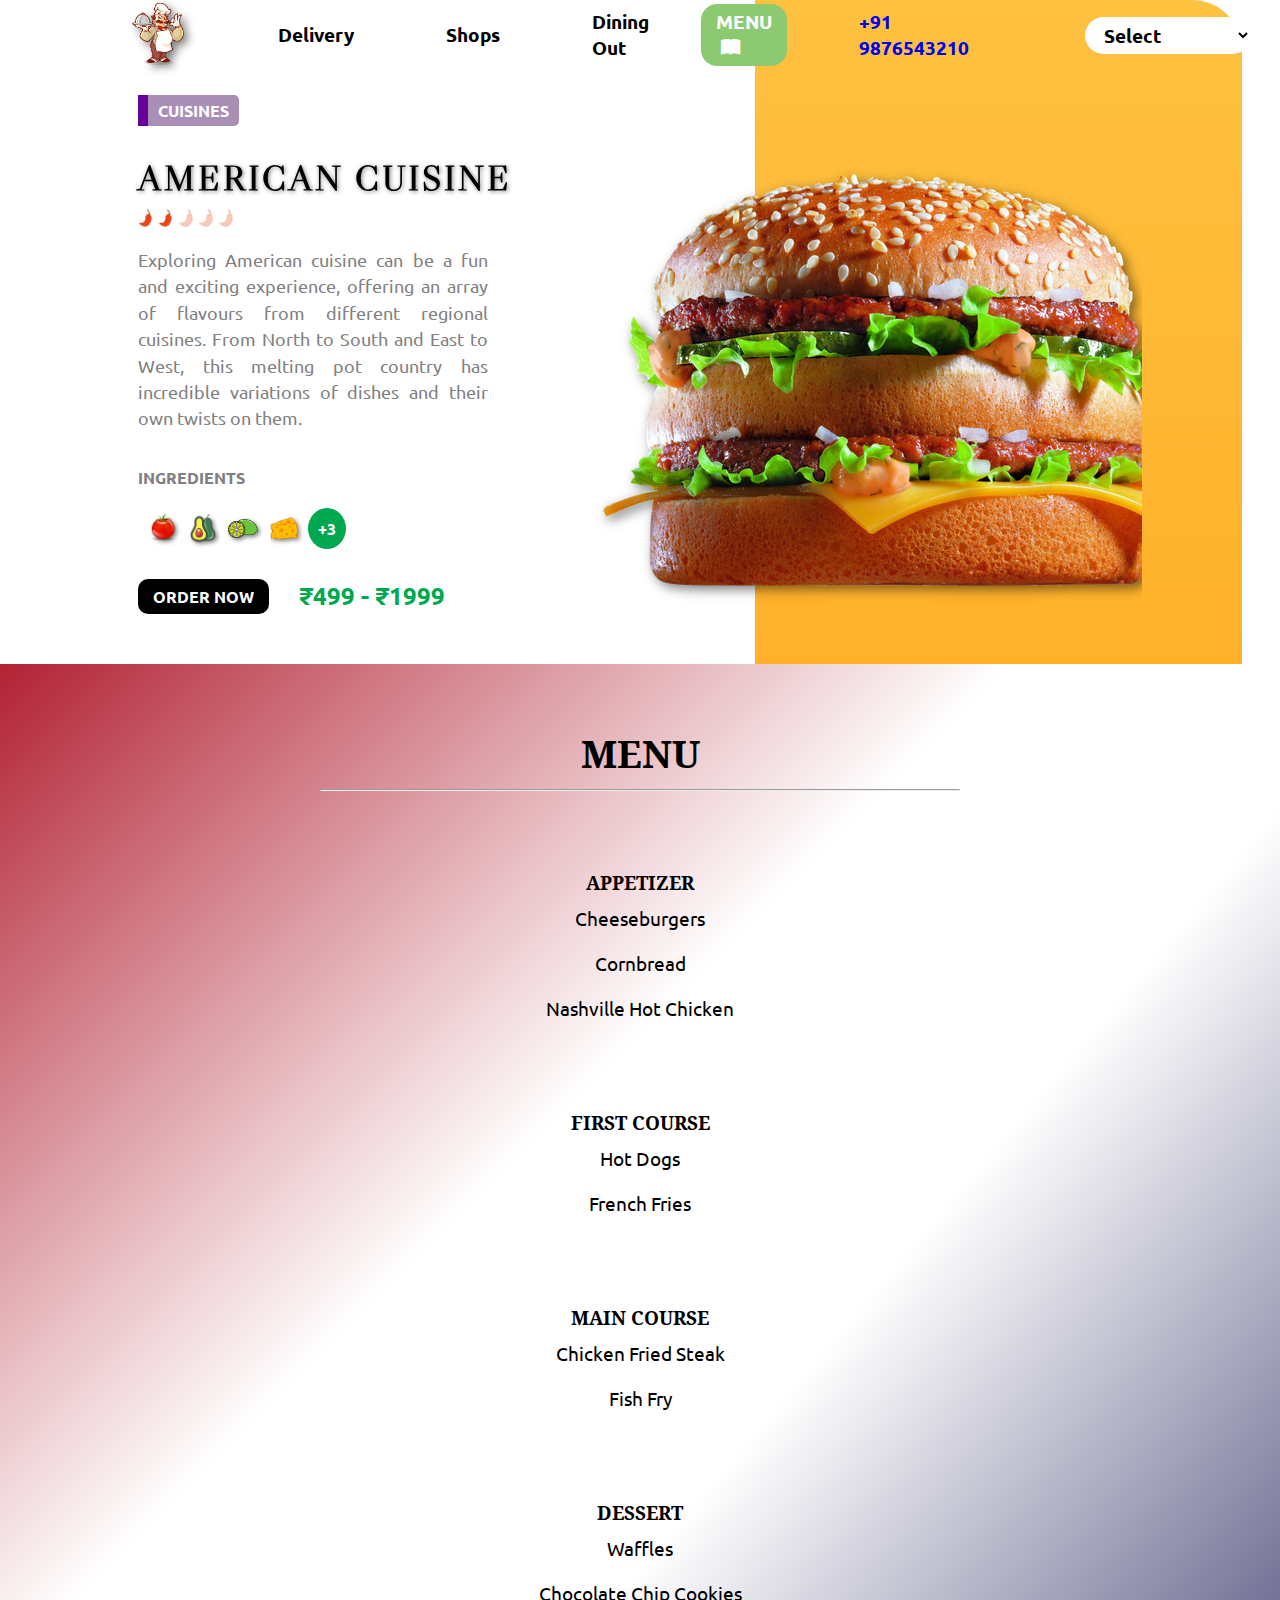
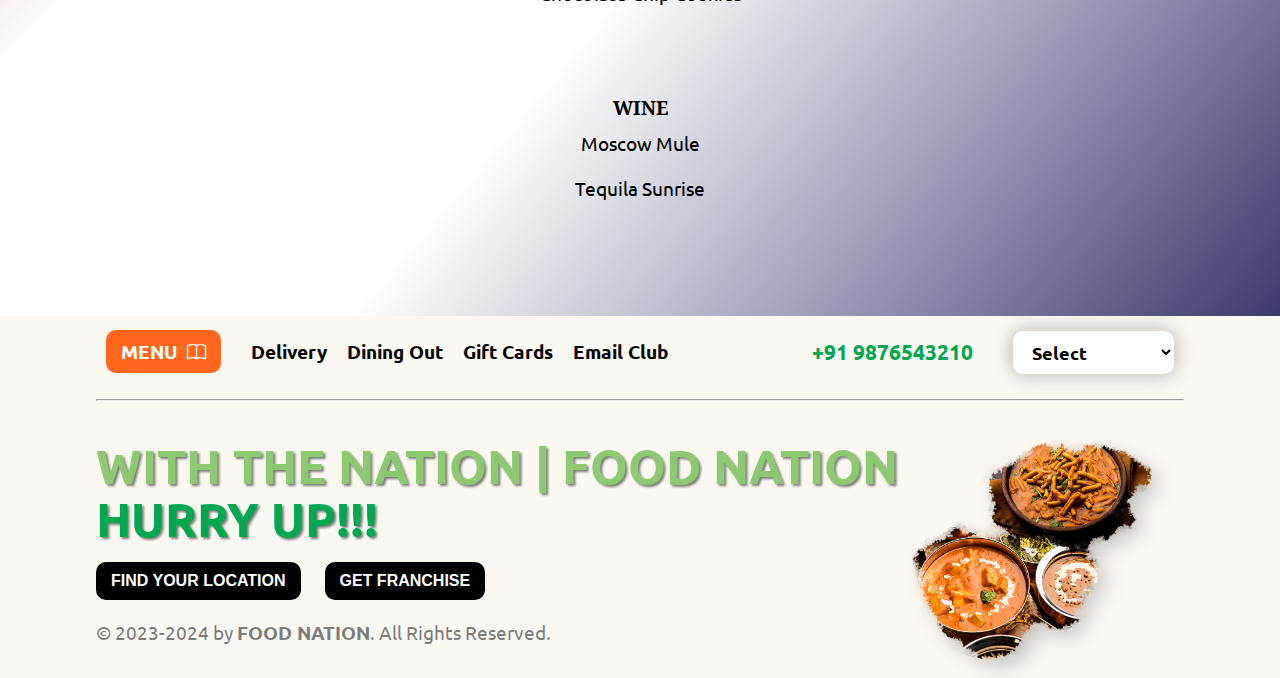
==== commit 14480f7d: "Merge branch 'main' of https://github.com/AtulSingh11-0/Food-Ordering-System" ====
--- a/american_menu.html
+++ b/american_menu.html
@@ -13,7 +13,7 @@
     <link rel="stylesheet" href="https://cdn.jsdelivr.net/npm/bootstrap-icons@1.10.5/font/bootstrap-icons.css">
 
     <style>
-        .menu_container{
+        #menu_container{
         padding-block: 50px 100px;
         position: relative;
         color: black;
@@ -42,15 +42,21 @@
                     <li><a href="#">Delivery</a></li>
                     <li><a href="#">Shops</a></li>
                     <li><a href="#">Dining Out</a></li>
-                    <li><a href="#">MENU <i class="bi bi-book-fill"></i></a></li>
+                    <li><a href="#menu_container">MENU <i class="bi bi-book-fill"></i></a></li>
                 </ul>
             </div>
 
             <div class="contact_select">
                 <li><a href="tel:9876543210">+91 9876543210</a></li>
                 <li>
-                    <h6>Select</h6>
-                    <i class="bi bi-chevron-down"></i>
+                    <select class="classic">
+                        <option>Select</option>
+                        <option>KOLKATA</option>
+                        <option>BOBMBAY</option>
+                        <option>BENGALURU</option>
+                        <option>NEW DELHI</option>
+                        <option>CHENNAI</option>
+                    </select>
                 </li>
             </div>
 
@@ -99,11 +105,11 @@
         <!-- Section ends -->
     </header>
 
-    <div class="menu_container" style="font-family: ubuntu;">
+    <div id="menu_container" style="font-family: ubuntu;">
         <div class="menu_items">
           <div class="dishes">
             <h1>Menu</h1>
-            <hr>
+            <hr style="color:black;">
           </div>
         </div>
         <div class="menu_items">
@@ -157,8 +163,14 @@
             <ul>
                 <li><a href="tel:9876543210">+91 9876543210</a></li>
                 <li>
-                    <h6>KOLKATA</h6>
-                    <i class="bi bi-chevron-down"></i>
+                    <select class="classic">
+                        <option>Select</option>
+                        <option>KOLKATA</option>
+                        <option>BOBMBAY</option>
+                        <option>BENGALURU</option>
+                        <option>NEW DELHI</option>
+                        <option>CHENNAI</option>
+                    </select>
                 </li>
             </ul>
         </nav>
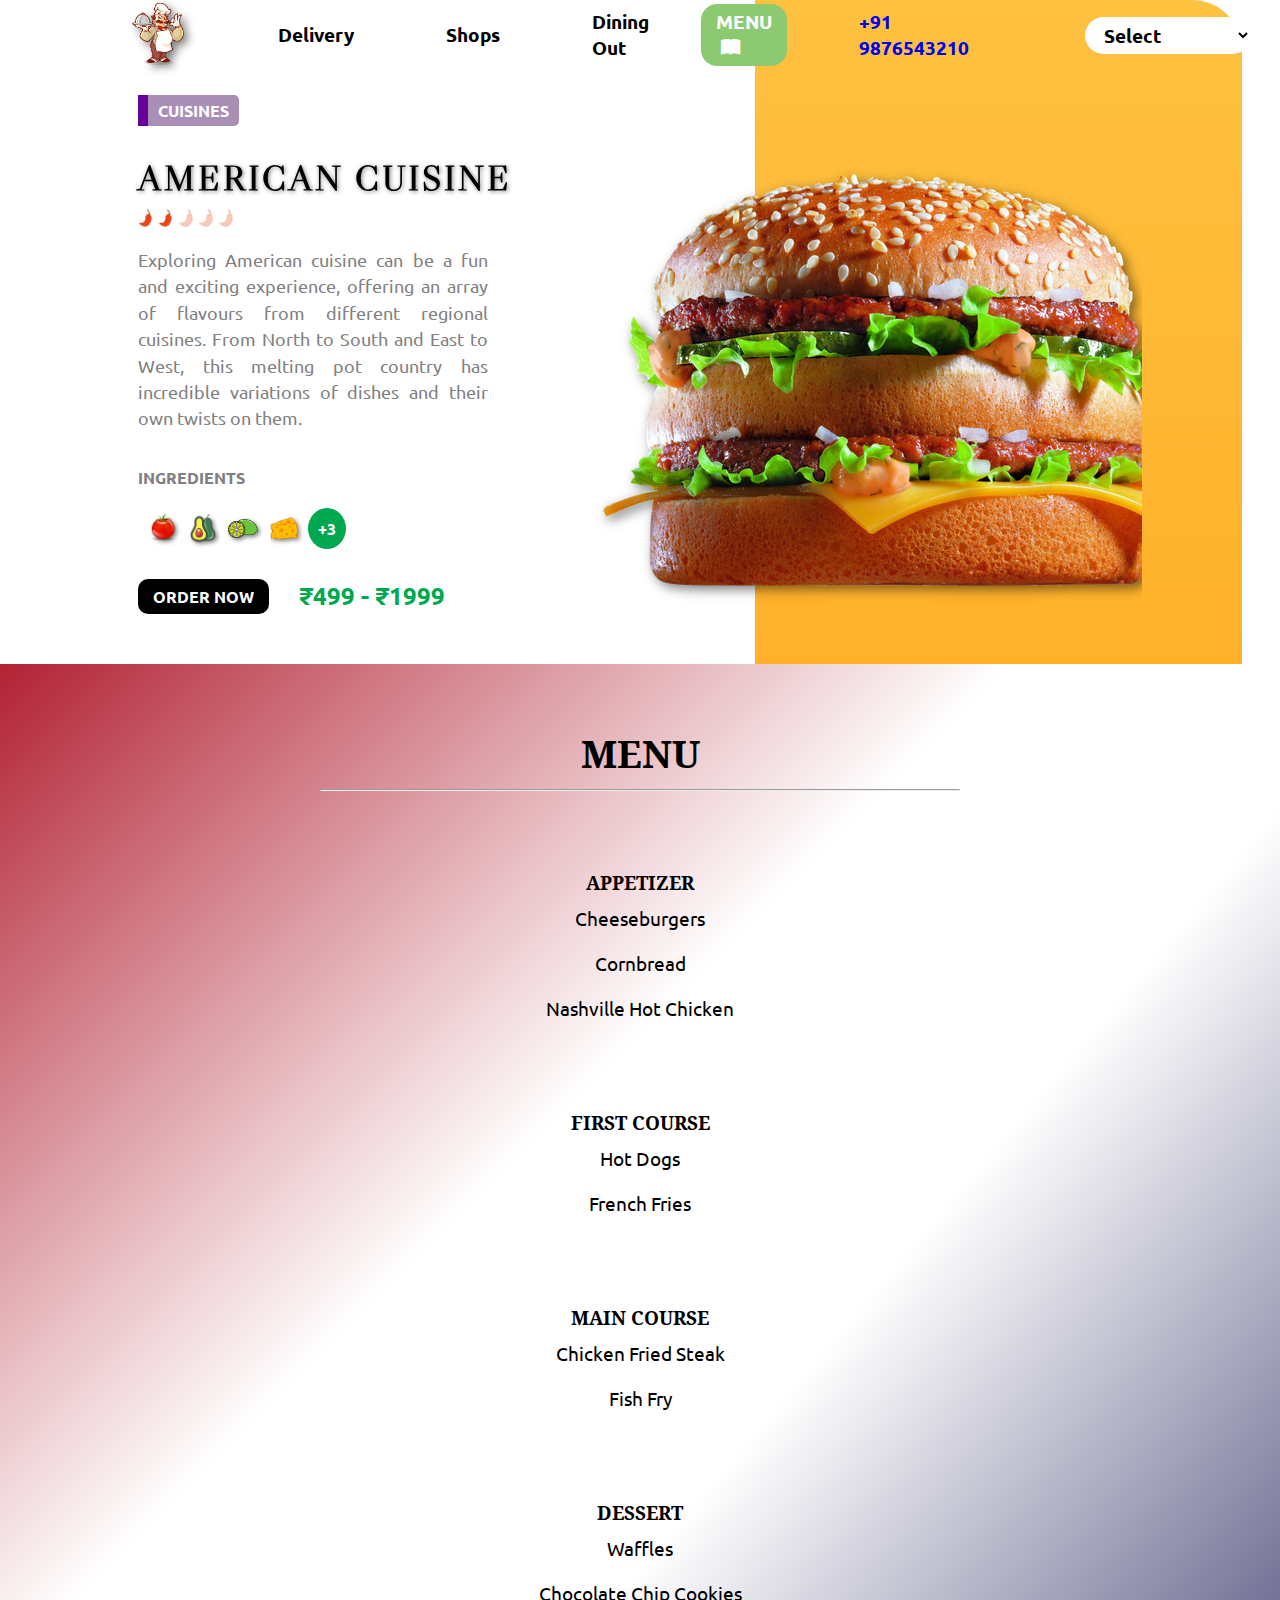
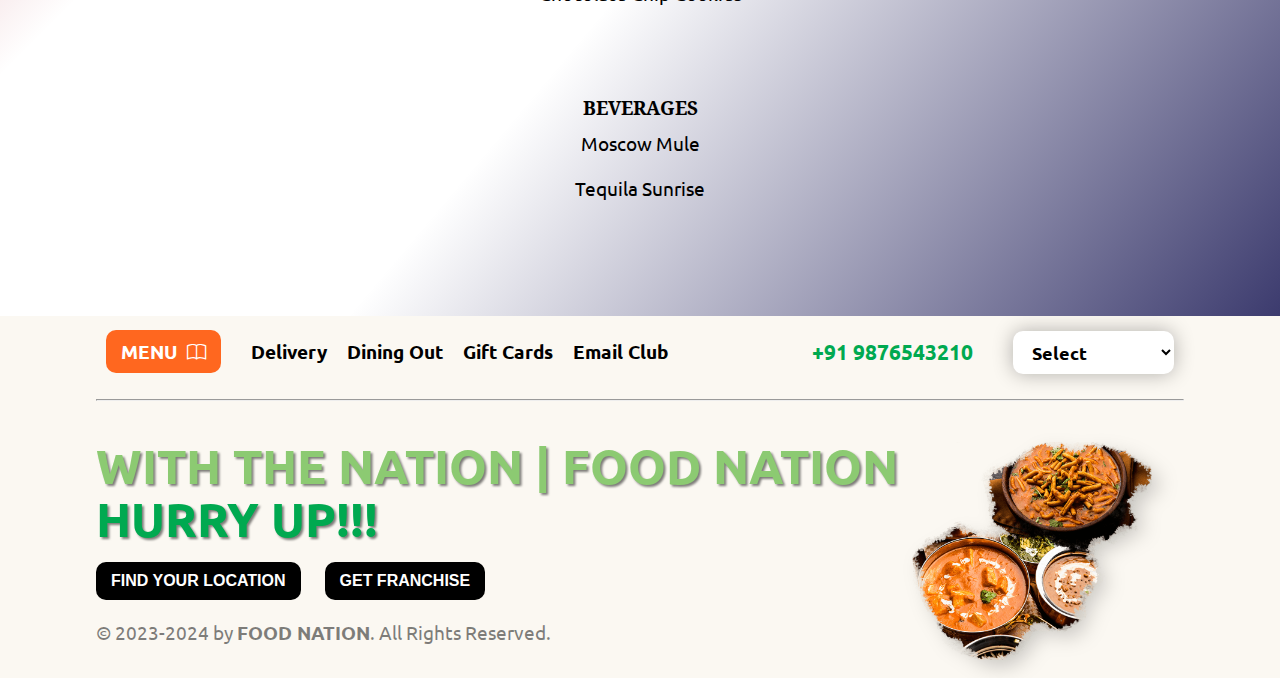
==== commit bb2fb639: "update changes" ====
--- a/american_menu.html
+++ b/american_menu.html
@@ -143,7 +143,7 @@
         </div>
         <div class="menu_items">
           <div class="dishes">
-            <h4 class="menu_title">Wine</h4>
+            <h4 class="menu_title">Beverages</h4>
             <p >Moscow Mule</p>
             <p >Tequila Sunrise</p>
           </div>
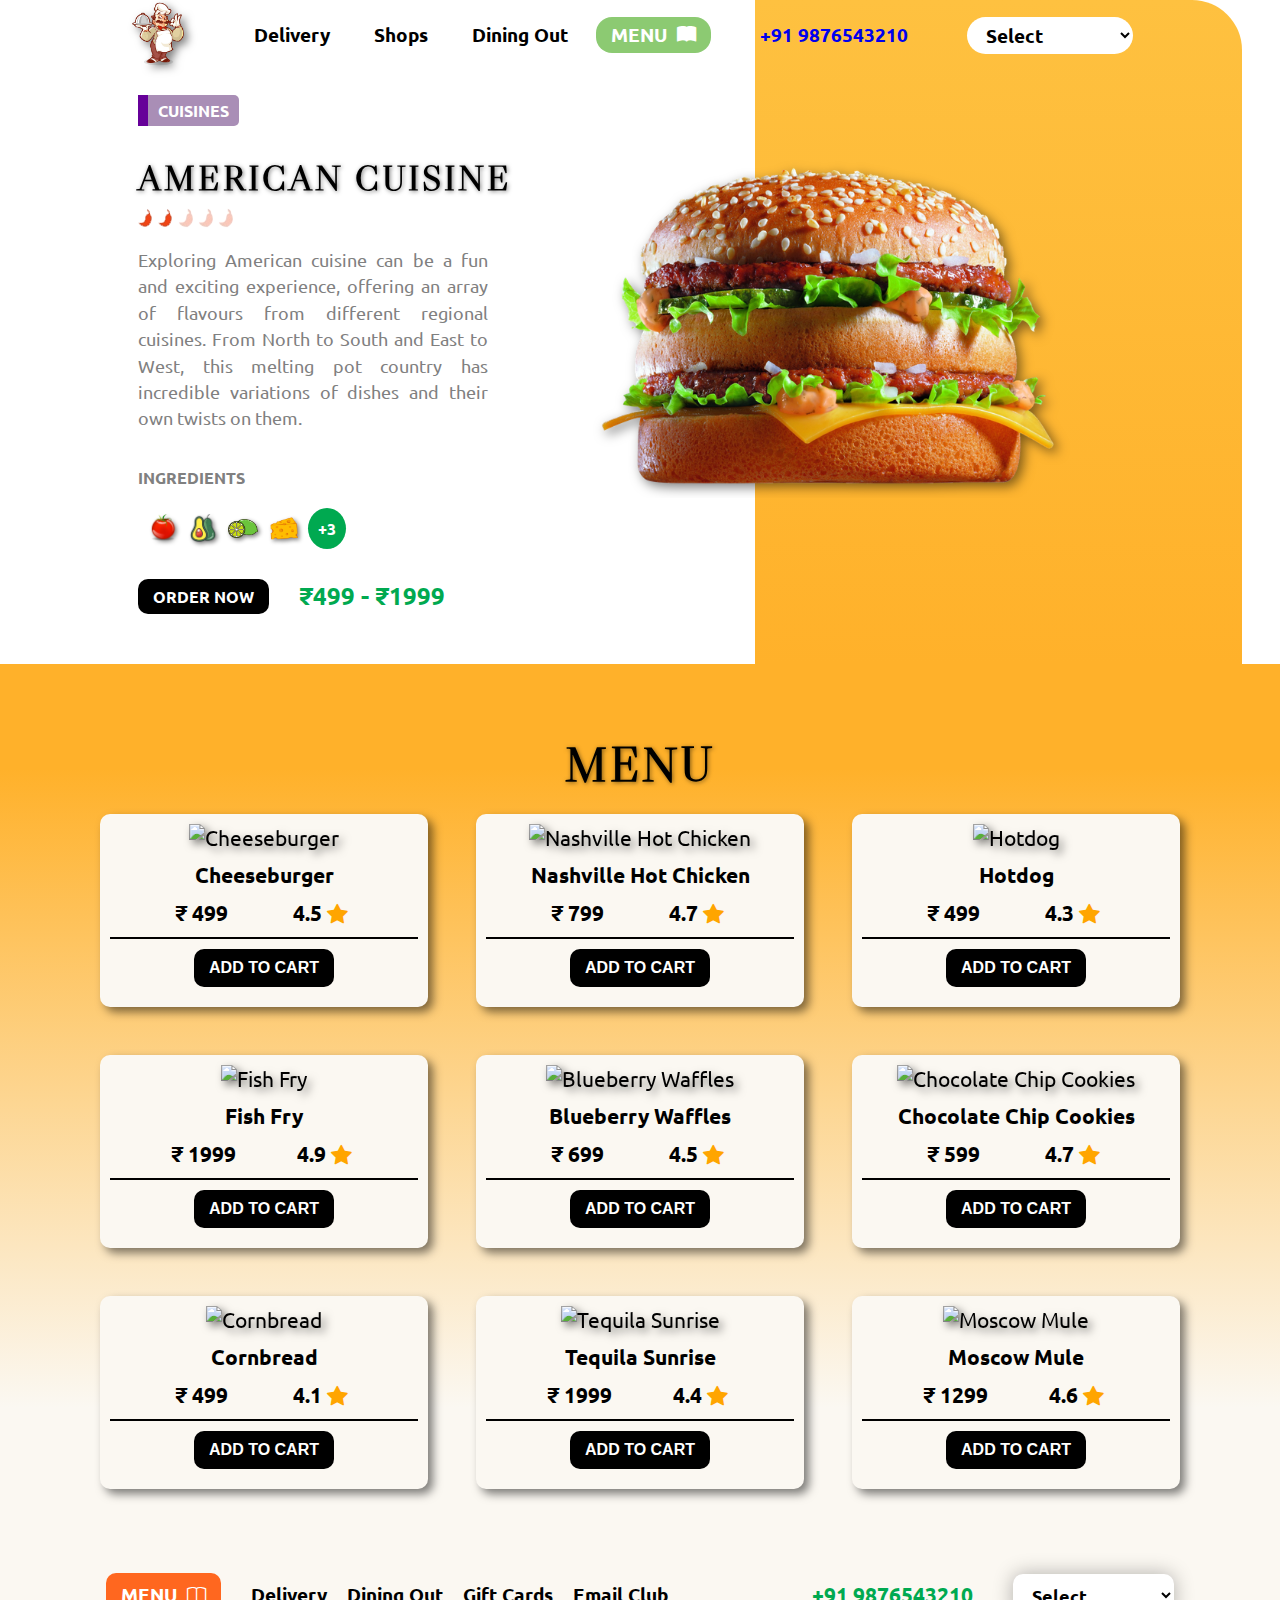
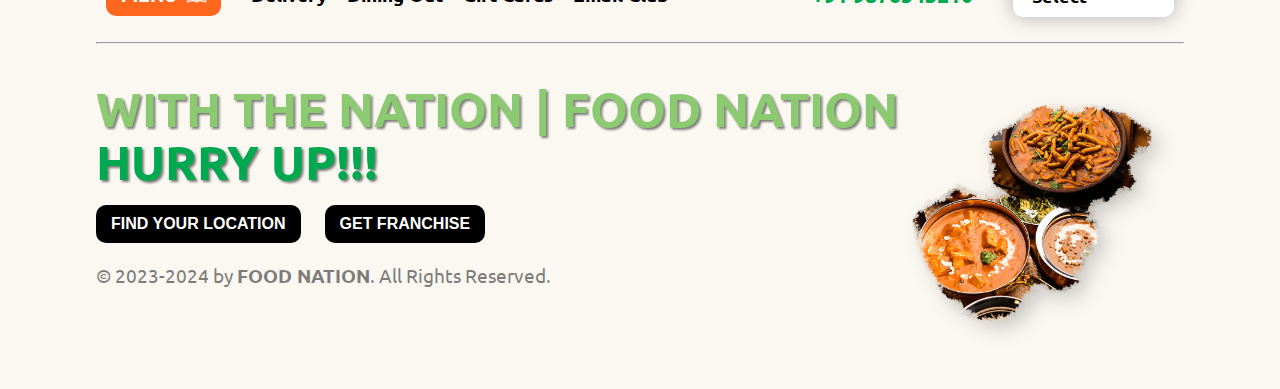
==== commit 422021e5: "Update files" ====
--- a/american_menu.html
+++ b/american_menu.html
@@ -1,197 +1,224 @@
 <!DOCTYPE html>
 <html lang="en">
-<head>
-    <meta charset="UTF-8">
-    <meta name="viewport" content="width=device-width, initial-scale=1.0">
+  <head>
+    <meta charset="UTF-8" />
+    <meta name="viewport" content="width=device-width, initial-scale=1.0" />
     <title>Food Nation</title>
 
     <!-- stylesheet link -->
-    <link rel="stylesheet" href="style.css">
-    <link rel="stylesheet" href="menuStyling.css">
-    
+    <link rel="stylesheet" href="style.css" />
+    <link rel="stylesheet" href="menuStyling.css" />
+
     <!-- bootstrap icons link -->
-    <link rel="stylesheet" href="https://cdn.jsdelivr.net/npm/bootstrap-icons@1.10.5/font/bootstrap-icons.css">
-
-    <style>
-        #menu_container{
-        padding-block: 50px 100px;
-        position: relative;
-        color: black;
-        background: 
-            linear-gradient(
-                135deg,
-                #b22234,
-                transparent 40%
-            ), 
-            linear-gradient(
-                310deg,
-                #3c3b6e,
-                transparent 40%
-            );
-}
-    </style>
-</head>
-<body>
-    
+    <link
+      rel="stylesheet"
+      href="https://cdn.jsdelivr.net/npm/bootstrap-icons@1.10.5/font/bootstrap-icons.css"
+    />
+  </head>
+  <body>
     <header>
-        <nav>
-
-            <div class="logo_ul">
-                <a href="/"><img src="home_page_logo.png" alt="Our logo"></a>
-                <ul>
-                    <li><a href="#">Delivery</a></li>
-                    <li><a href="#">Shops</a></li>
-                    <li><a href="#">Dining Out</a></li>
-                    <li><a href="#menu_container">MENU <i class="bi bi-book-fill"></i></a></li>
-                </ul>
-            </div>
-
-            <div class="contact_select">
-                <li><a href="tel:9876543210">+91 9876543210</a></li>
-                <li>
-                    <select class="classic">
-                        <option>Select</option>
-                        <option>KOLKATA</option>
-                        <option>BOBMBAY</option>
-                        <option>BENGALURU</option>
-                        <option>NEW DELHI</option>
-                        <option>CHENNAI</option>
-                    </select>
-                </li>
-            </div>
-
-        </nav>
-
-        <!-- Section starts -->
-        <section>
-
-            <div class="content">
-                <h5>CUISINES</h5>
-                <h1 class="title">AMERICAN CUISINE</h1>
-                <div class="spicy_icon">
-                    <img src="img/icon_1.png" alt="chilli">
-                    <img src="img/icon_1.png" alt="chilli">
-                    <img src="img/icon_2.png" alt="chilli">
-                    <img src="img/icon_2.png" alt="chilli">
-                    <img src="img/icon_2.png" alt="chilli">
-                </div>
-                <p class="description">Exploring American cuisine can be a fun and exciting experience, offering an array of flavours from different regional cuisines. From North to South and East to West, this melting pot country has incredible variations of dishes and their own twists on them.</p>
-                
-                <h6>INGREDIENTS</h6>
-                <div class="img_box">
-                    <img src="img/tomato_logo.png" alt="tomato_logo">
-                    <img src="img/avocado_logo.png" alt="avocado_logo">
-                    <img src="img/lime_logo.png" alt="lime_logo">
-                    <img src="img/cheese_logo.png" alt="cheese_logo">
-                    <h6>+3</h6>
-                </div>
-                <div class="order_rate">
-                    <a href="">ORDER NOW</a>
-                    <h2 class="price">&#x20B9;499 - &#x20B9;1999</h2>
-                </div>
-            </div>
-            <div class="img_box">
-                <div class="images">
-                    <img 
-                        class="main_images" 
-                        src="img/american_cuisine.png" 
-                        alt="American Cuisine"
-                        style="width: 65em;"
-                    />
-                </div>
-            </div>
-
-        </section>
-        <!-- Section ends -->
+      <nav>
+        <div class="logo_ul">
+          <a href="/"><img src="home_page_logo.png" alt="Our logo" /></a>
+          <ul>
+            <li><a href="#">Delivery</a></li>
+            <li><a href="#">Shops</a></li>
+            <li><a href="#">Dining Out</a></li>
+            <li>
+              <a href="#menu_container">MENU <i class="bi bi-book-fill"></i></a>
+            </li>
+          </ul>
+        </div>
+
+        <div class="contact_select">
+          <li><a href="tel:9876543210">+91 9876543210</a></li>
+          <li>
+            <select class="classic">
+              <option>Select</option>
+              <option>KOLKATA</option>
+              <option>BOMBAY</option>
+              <option>BENGALURU</option>
+              <option>NEW DELHI</option>
+              <option>CHENNAI</option>
+            </select>
+          </li>
+        </div>
+      </nav>
+
+      <!-- Section starts -->
+      <section>
+        <div class="content">
+          <h5>CUISINES</h5>
+          <h1 class="title">AMERICAN CUISINE</h1>
+          <div class="spicy_icon">
+            <img src="img/icon_1.png" alt="chilli" />
+            <img src="img/icon_1.png" alt="chilli" />
+            <img src="img/icon_2.png" alt="chilli" />
+            <img src="img/icon_2.png" alt="chilli" />
+            <img src="img/icon_2.png" alt="chilli" />
+          </div>
+          <p class="description">
+            Exploring American cuisine can be a fun and exciting experience,
+            offering an array of flavours from different regional cuisines. From
+            North to South and East to West, this melting pot country has
+            incredible variations of dishes and their own twists on them.
+          </p>
+
+          <h6>INGREDIENTS</h6>
+          <div class="img_box">
+            <img src="img/tomato_logo.png" alt="tomato_logo" />
+            <img src="img/avocado_logo.png" alt="avocado_logo" />
+            <img src="img/lime_logo.png" alt="lime_logo" />
+            <img src="img/cheese_logo.png" alt="cheese_logo" />
+            <h6>+3</h6>
+          </div>
+          <div class="order_rate">
+            <a href="">ORDER NOW</a>
+            <h2 class="price">&#x20B9;499 - &#x20B9;1999</h2>
+          </div>
+        </div>
+        <div class="img_box">
+          <div class="images">
+            <img
+              class="main_images"
+              src="img/american_cuisine.png"
+              alt="American Cuisine"
+            />
+          </div>
+        </div>
+      </section>
+      <!-- Section ends -->
     </header>
 
-    <div id="menu_container" style="font-family: ubuntu;">
-        <div class="menu_items">
-          <div class="dishes">
-            <h1>Menu</h1>
-            <hr style="color:black;">
-          </div>
-        </div>
-        <div class="menu_items">
-          <div class="dishes">
-            <h4 class="menu_title">Appetizer</h4>
-            <p >Cheeseburgers</p>
-            <p >Cornbread</p>
-            <p >Nashville Hot Chicken</p>
-          </div>
-        </div>
-        <div class="menu_items">
-          <div class="dishes">
-            <h4 class="menu_title">First Course</h4>
-            <p >Hot Dogs </p>
-            <p >French Fries</p>
-          </div>
-        </div>
-        <div class="menu_items">
-          <div class="dishes">
-            <h4 class="menu_title">Main Course</h4>
-            <p >Chicken Fried Steak</p>
-            <p >Fish Fry</p>
-          </div>
-        </div>
-        <div class="menu_items">
-          <div class="dishes">
-            <h4 class="menu_title">Dessert</h4>
-            <p >Waffles</p>
-            <p > Chocolate Chip Cookies</p>
-          </div>
-        </div>
-        <div class="menu_items">
-          <div class="dishes">
-            <h4 class="menu_title">Beverages</h4>
-            <p >Moscow Mule</p>
-            <p >Tequila Sunrise</p>
-          </div>
+    <div id="menu_container" style="font-family: ubuntu">
+      <h1 style="text-align: center; padding: 20px">MENU</h1>
+      <div class="menu_items">
+        <div class="card">
+          <img src="img/cheeseburger.png" alt="Cheeseburger" />
+          <h4>Cheeseburger</h4>
+          <div class="info">
+            <h4>&#x20B9; 499</h4>
+            <h4>4.5<i class="bi bi-star-fill"></i></h4>
+          </div>
+          <button>ADD TO CART</button>
+        </div>
+        <div class="card">
+          <img src="img/nashville_hot_chicken.png" alt="Nashville Hot Chicken" />
+          <h4>Nashville Hot Chicken</h4>
+          <div class="info">
+            <h4>&#x20B9; 799</h4>
+            <h4>4.7<i class="bi bi-star-fill"></i></h4>
+          </div>
+          <button>ADD TO CART</button>
+        </div>
+        <div class="card">
+          <img src="img/hotdogs.png" alt="Hotdog" />
+          <h4>Hotdog</h4>
+          <div class="info">
+            <h4>&#x20B9; 499</h4>
+            <h4>4.3<i class="bi bi-star-fill"></i></h4>
+          </div>
+          <button>ADD TO CART</button>
+        </div>
+        <div class="card">
+          <img src="img/fish_fry.png" alt="Fish Fry" />
+          <h4>Fish Fry</h4>
+          <div class="info">
+            <h4>&#x20B9; 1999</h4>
+            <h4>4.9<i class="bi bi-star-fill"></i></h4>
+          </div>
+          <button>ADD TO CART</button>
+        </div>
+        <div class="card">
+          <img src="img/BlueberryWaffles.webp" alt="Blueberry Waffles" />
+          <h4>Blueberry Waffles</h4>
+          <div class="info">
+            <h4>&#x20B9; 699</h4>
+            <h4>4.5<i class="bi bi-star-fill"></i></h4>
+          </div>
+          <button>ADD TO CART</button>
+        </div>
+        <div class="card">
+          <img src="img/chocoloate_chip_cookies.webp" alt="Chocolate Chip Cookies" />
+          <h4>Chocolate Chip Cookies</h4>
+          <div class="info">
+            <h4>&#x20B9; 599</h4>
+            <h4>4.7<i class="bi bi-star-fill"></i></h4>
+          </div>
+          <button>ADD TO CART</button>
+        </div>
+        <div class="card">
+          <img src="img/cornbread.png" alt="Cornbread" />
+          <h4>Cornbread</h4>
+          <div class="info">
+            <h4>&#x20B9; 499</h4>
+            <h4>4.1<i class="bi bi-star-fill"></i></h4>
+          </div>
+          <button>ADD TO CART</button>
+        </div>
+        <div class="card">
+          <img src="img/tequilasunrise.png" alt="Tequila Sunrise" />
+          <h4>Tequila Sunrise</h4>
+          <div class="info">
+            <h4>&#x20B9; 1999</h4>
+            <h4>4.4<i class="bi bi-star-fill"></i></h4>
+          </div>
+          <button>ADD TO CART</button>
+        </div>
+        <div class="card">
+          <img src="img/moscow_mule.png" alt="Moscow Mule" />
+          <h4>Moscow Mule</h4>
+          <div class="info">
+            <h4>&#x20B9; 1299</h4>
+            <h4>4.6<i class="bi bi-star-fill"></i></h4>
+          </div>
+          <button>ADD TO CART</button>
         </div>
       </div>
+    </div>
 
     <footer>
-
-        <nav>
-            <ul>
-                <li><a href="#">MENU<i class="bi bi-book"></i></a></li>
-                <li><a href="#">Delivery</a></li>
-                <li><a href="#">Dining Out</a></li>
-                <li><a href="#">Gift Cards</a></li>
-                <li><a href="#">Email Club</a></li>
-            </ul>
-            <ul>
-                <li><a href="tel:9876543210">+91 9876543210</a></li>
-                <li>
-                    <select class="classic">
-                        <option>Select</option>
-                        <option>KOLKATA</option>
-                        <option>BOBMBAY</option>
-                        <option>BENGALURU</option>
-                        <option>NEW DELHI</option>
-                        <option>CHENNAI</option>
-                    </select>
-                </li>
-            </ul>
-        </nav>
-
-        <hr>
-
-        <div class="container">
-
-            <h1>WITH THE NATION | FOOD NATION</h1>
-            <h1>HURRY UP!!!</h1>
-            <div class="button">
-                <button>FIND YOUR LOCATION</button>
-                <button>GET FRANCHISE</button>
-            </div>
-        </div>
-        <img src="img/footer_food.png" alt="Footer Food Image">
-        <p class="copyright">© 2023-2024 by <strong>FOOD NATION</strong>. All Rights Reserved.</p>
-    
+      <nav>
+        <ul>
+          <li>
+            <a href="#">MENU<i class="bi bi-book"></i></a>
+          </li>
+          <li><a href="#">Delivery</a></li>
+          <li><a href="#">Dining Out</a></li>
+          <li><a href="#">Gift Cards</a></li>
+          <li><a href="#">Email Club</a></li>
+        </ul>
+        <ul>
+          <li><a href="tel:9876543210">+91 9876543210</a></li>
+          <li>
+            <select class="classic">
+              <option>Select</option>
+              <option>KOLKATA</option>
+              <option>BOMBAY</option>
+              <option>BENGALURU</option>
+              <option>NEW DELHI</option>
+              <option>CHENNAI</option>
+            </select>
+          </li>
+        </ul>
+      </nav>
+
+      <hr />
+
+      <div class="container">
+        <h1>WITH THE NATION | FOOD NATION</h1>
+        <h1>HURRY UP!!!</h1>
+        <div class="button">
+          <button>FIND YOUR LOCATION</button>
+          <button>GET FRANCHISE</button>
+        </div>
+      </div>
+      <img src="img/footer_food.png" alt="Footer Food Image" />
+      <p class="copyright">
+        © 2023-2024 by <strong>FOOD NATION</strong>. All Rights Reserved.
+      </p>
     </footer>
 
     <script src="app.js"></script>
-
-</body>
-</html>+  </body>
+</html>
--- a/style.css
+++ b/style.css
@@ -73,7 +73,7 @@
 /* removing the bullets from the list items */
 header nav .logo_ul ul li{
     list-style-type: none;
-    padding: 1em 2.5em;
+    padding: .5em 1em;
     margin-right: 12px;
 }
 
@@ -118,7 +118,7 @@
 header nav .contact_select li {
     display: flex;
     align-items: center;
-    padding: .5em 2.5em;
+    padding: .5em 1em;
     font-size: var(--list-font-size);
     font-weight: var(--list-font-weight);
 }
@@ -180,7 +180,6 @@
 section .content h1 {
     filter: drop-shadow(1px 1px 2px var(--paragraph-color));
     margin-block: 1em .25em; 
-    font-family: 'Lumanosimo', cursive;
     letter-spacing: 3px;
     font-size: 2.2rem;
     font-family: 'Libre Caslon Display', serif;
@@ -550,9 +549,10 @@
 
 /* footer styling starts here */
 footer {
+    padding-top: 20px;
     overflow: hidden;
     width: 100%;
-    height: auto;
+    height: 50vh;
     background: var(--off-white-bg);
     position: relative;
 }
@@ -713,7 +713,7 @@
     filter: drop-shadow(8px 8px 10px var(--list-hover-text-color));
     position: absolute;
     right: 10%;
-    bottom: 5%;
+    bottom: 15%;
     width: 15em;
     height: auto;
 }
--- a/menuStyling.css
+++ b/menuStyling.css
@@ -1,37 +1,67 @@
 @import url('https://fonts.googleapis.com/css2?family=Koh+Santepheap&display=swap');
 
-.menu_items {
-    display: flex;
-    flex-direction: row;
-    justify-content: center;
-    font-size: 1.2rem;
+#menu_container {
+    background: linear-gradient(0deg, var(--off-white-bg) 15%, #ffb12a 88%);
+    padding: 50px 100px;
 }
 
-.menu_items h1{
-    padding: 10px;
-    text-transform: uppercase;
-    font-family: 'Koh Santepheap', cursive;
+#menu_container h1{
+    filter: drop-shadow(1px 1px 2px var(--paragraph-color));
+    letter-spacing: 3px;
+    font-size: 3rem;
+    font-family: 'Libre Caslon Display', serif;
 }
 
-.menu_items hr {
-    width: 50vw;
-    margin: auto;
+#menu_container .menu_items {
+    display: grid;
+    grid-template-columns: repeat(auto-fit, minmax(270px, 1fr));
+    gap: 3em;
 }
 
-.menu_items .dishes{
+#menu_container .menu_items .card{
+    background: var(--off-white-bg);
+    border-radius: 10px;
+    box-shadow: 5px 5px 10px var(--paragraph-color);
     text-align: center;
-    padding-block: 5px;
+    padding: 10px;
+    font-size: 1.3rem;
 }
 
-.menu_items .menu_title {
-    text-align: center;
-    text-transform: uppercase;
-    padding-top: 70px;
+#menu_container .menu_items .card img{
+    filter: drop-shadow(4px 4px 4px var(--paragraph-color));
+    object-fit: contain;
+    height: 150px;
+    padding-bottom: 10px;
 }
 
-.menu_items p{
-    padding: 10px;
+
+#menu_container .menu_items .card .info{
+    border-bottom: 2px solid black;
+    display: flex;
+    justify-content: space-evenly;
+    align-items: center;
+    padding: 10px 0;
 }
-.menu_title{
-    font-family: 'Koh Santepheap', cursive;
+
+#menu_container .menu_items .card .info i{
+    color: orange;
+    padding-inline: 5px;
+}
+
+#menu_container .menu_items .card button{
+    margin-block: 10px;
+    padding: 10px 15px;
+    font-size: 1rem;
+    border-radius: 10px;
+    color: var(--white);
+    background: black;
+    font-weight: var(--list-font-weight);
+    border: none;
+    outline: none;
+    cursor: pointer;
+    transition: .3s linear;
+}
+
+#menu_container .menu_items .card button:hover {
+    background: #8CCA72;
 }